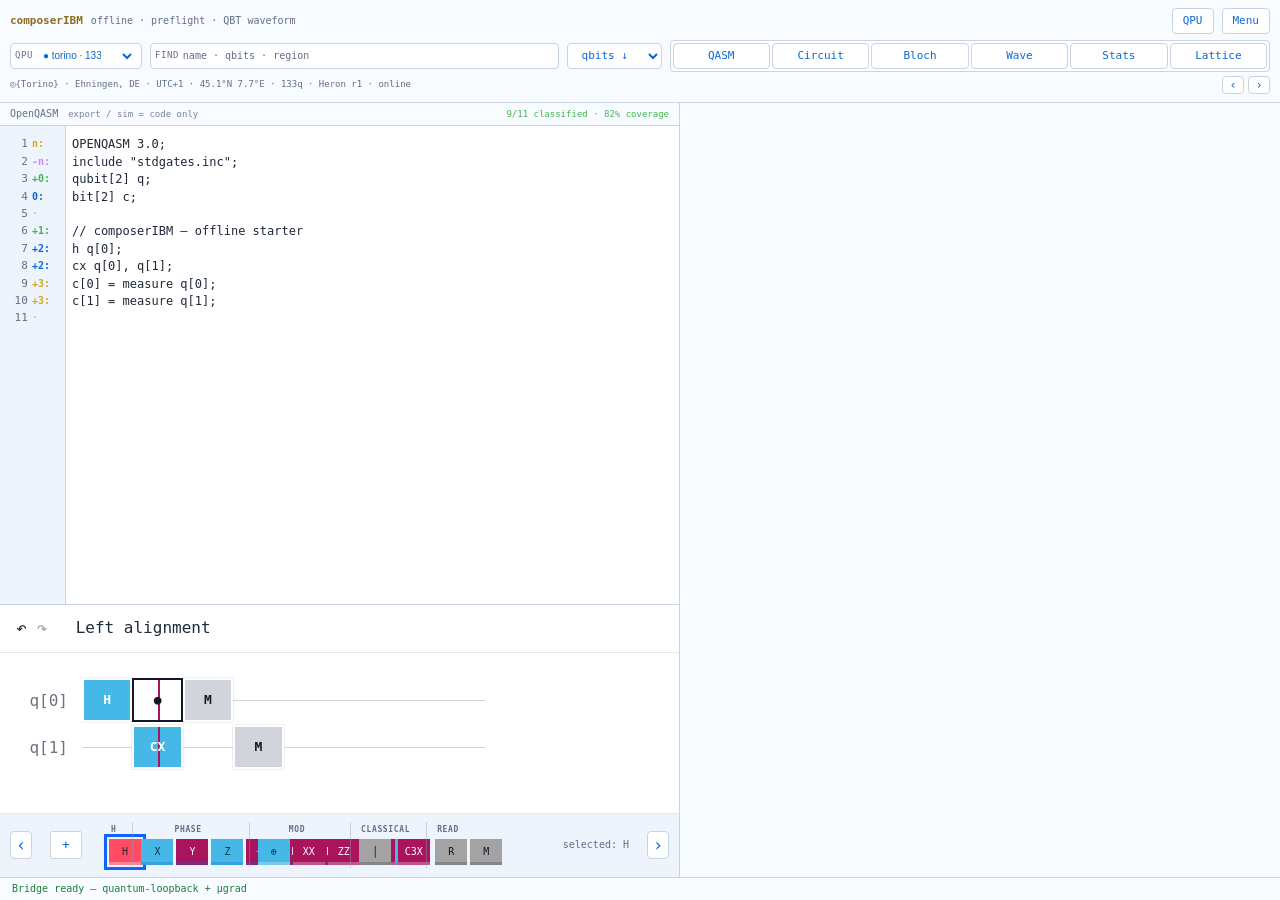
==== index.html @ fbefdcea "up" ====
<!DOCTYPE html>
<html lang="en" data-theme="light">
<head>
<meta charset="UTF-8">
<meta name="viewport" content="width=device-width,initial-scale=1">
<title>composerIBM — offline Quantum Composer</title>
<link rel="stylesheet" href="styles/composer.css?v=38">
<style>.g-line{display:block}.g-n{color:#5c6778}.g-s{color:#bc8cff}</style>
</head>
<body>
<div id="app" class="show-editor show-circuit">
  <header id="hdr">
    <div class="hdr-brand">
      <span class="title">composerIBM</span>
      <span class="hdr-tagline">offline · preflight · QBT waveform</span>
      <button type="button" id="btn-hdr-target-toggle" class="hdr-target-toggle" title="Collapse QPU controls" aria-expanded="true">QPU</button>
      <label for="hdr-menu-open" class="hdr-menu-btn" aria-label="Open menu">Menu</label>
    </div>
    <input type="checkbox" id="hdr-menu-open" class="hdr-menu-open" aria-hidden="true" tabindex="-1">
    <div class="hdr-target">
      <div class="hdr-target-row">
        <label class="backend-pick" for="backend" title="Preflight QPU target">
          <span class="backend-pick-lbl">QPU</span>
          <select id="backend" class="backend-select" size="1"></select>
        </label>
        <label class="backend-search" for="backend-filter" title="Search by name, qubits, region, chip, vendor, tech, timezone, or codex city">
          <span class="backend-pick-lbl">Find</span>
          <input id="backend-filter" list="backend-filter-options" type="search" placeholder="name · qbits · region">
          <datalist id="backend-filter-options"></datalist>
        </label>
        <select id="backend-sort" class="backend-sort" title="Sort / group backend dropdown">
          <option value="q-desc">qbits ↓</option>
          <option value="timezone">timezone</option>
          <option value="region">region</option>
          <option value="name">name</option>
          <option value="q-asc">qbits ↑</option>
        </select>
        <div class="hdr-viewers" role="toolbar" aria-label="Toggle main sections">
          <button type="button" class="view-tab active" data-section="editor" aria-pressed="true">QASM</button>
          <button type="button" class="view-tab active" data-section="circuit" aria-pressed="true">Circuit</button>
          <button type="button" class="view-tab" data-section="bloch" aria-pressed="false">Bloch</button>
          <button type="button" class="view-tab" data-section="wave" aria-pressed="false">Wave</button>
          <button type="button" class="view-tab" data-section="stats" aria-pressed="false">Stats</button>
          <button type="button" class="view-tab" data-section="lattice" aria-pressed="false" title="Coupling map / QPU lattice">Lattice</button>
        </div>
      </div>
      <div class="backend-detail-row">
        <span id="backend-detail" class="backend-detail" title="Codex slot · hub · TZ · coords"></span>
        <button type="button" id="btn-section-prev" class="section-step" title="Previous section">‹</button>
        <button type="button" id="btn-section-next" class="section-step" title="Next section">›</button>
      </div>
    </div>
    <nav id="hdr-actions" class="hdr-actions" aria-label="Composer actions">
      <button type="button" id="btn-codex-map" title="Quantum Geographic Codex (uvqbit)">Codex</button>
      <button type="button" id="btn-fleet-list" title="Location totals (north→south)">Fleet</button>
      <label class="hdr-shots">shots <input id="shots" type="number" value="1024" min="1" max="100000"></label>
      <button type="button" id="btn-analyze">Analyze</button>
      <button type="button" id="btn-ugrad">Import μgrad</button>
      <button type="button" id="btn-qasm">.qasm</button>
      <button type="button" id="btn-export">Pipeline</button>
      <button type="button" id="btn-sim">Local sim</button>
      <button type="button" id="btn-reset">Reset</button>
      <button type="button" id="btn-gutter">Gutter</button>
      <button type="button" id="btn-bloch" title="Toggle Bloch sphere panel">Bloch</button>
    </nav>
  </header>

  <main id="main">
    <div id="editor-wrap">
      <div id="editor-label">
        <span>OpenQASM</span>
        <span class="editor-label-hint">export / sim = code only</span>
        <span id="qg-coverage" class="qg-coverage"></span>
      </div>
      <div id="editor-stack" class="editor-stack">
        <div id="qg-gutter" class="qg-gutter" aria-hidden="true" title="Quantum gutter — navigation only"></div>
        <textarea id="qasm" spellcheck="false" autocomplete="off" aria-label="OpenQASM source"></textarea>
        <div id="qasm-cards" class="qasm-cards" aria-label="QASM prefix cards"></div>
      </div>
    </div>
    <section id="bloch-section" class="bloch-section" aria-hidden="true">
      <div class="bloch-section-hdr">
        <span>Bloch sphere</span>
        <span class="bloch-section-hint">trajectory from QASM · q[0]</span>
        <span class="spacer"></span>
        <span id="bloch-panel-stats"></span>
        <button type="button" id="btn-bloch-popout" title="Open standalone viewer">Pop out</button>
        <button type="button" id="btn-bloch-lab" title="Full dual lab">Lab</button>
      </div>
      <div class="bloch-section-body">
        <canvas id="cv-bloch-panel" width="800" height="200"></canvas>
        <div id="bloch-panel-drawer" class="bloch-panel-drawer" hidden></div>
      </div>
    </section>
    <section id="lane-wrap"><div id="lane"></div></section>
  </main>

  <aside id="side">
    <section id="stats-panel" class="side-panel">
      <h2>Preflight &amp; stats</h2>
      <div id="stats"></div>
    </section>
    <section id="lattice-panel" class="side-panel">
      <h2>Coupling map · QPU lattice</h2>
      <div id="qpu-lattice" class="qpu-lattice"></div>
    </section>
    <section id="gutter-panel" class="side-panel">
      <h2>QASM gutter</h2>
      <div id="gutter-summary" class="gutter-summary" aria-live="polite"></div>
      <div id="gutter-log"></div>
    </section>
  </aside>

  <aside id="wave">
    <h2>Ballistic waveform (QBT preview)</h2>
    <canvas id="wave-canvas" width="280" height="160"></canvas>
    <div id="wave-controls">
      <label>Mach <input id="mach" type="range" min="0.1" max="5" step="0.1" value="1"></label>
      <label>alt <input id="alt" type="range" min="0" max="3" step="1" value="0"></label>
      <span id="wave-metrics" style="color:#5c6778"></span>
    </div>
  </aside>

  <footer id="log-bar"></footer>
</div>

<script src="js/qasm-gutter.js?v=7"></script>
<script src="js/editor-gutter.js?v=4"></script>
<script src="js/qpu-fleet.js?v=5"></script>
<script src="js/qpu-calibrations.js?v=2"></script>
<script src="js/qpu-lattice.js?v=6"></script>
<script src="js/preflight-lite.js"></script>
<script src="js/waveform-qbt.js"></script>
<script src="js/bloch-math.js"></script>
<script src="js/bloch-dual.js"></script>
<script src="js/bloch-trajectory.js"></script>
<script src="js/bloch-render.js?v=4"></script>
<script src="js/bloch-engine.js?v=2"></script>
<script src="js/bloch-panel.js?v=5"></script>
<script src="js/circuit-composer.js?v=12"></script>
<script src="js/concept-steer.js?v=3"></script>
<script src="js/viewer-tabs.js?v=4"></script>
<script src="js/bridge-ugrad.js?v=2"></script>
<script src="js/composer-core.js?v=8"></script>
</body>
</html>
---- styles/composer.css ----
*{margin:0;padding:0;box-sizing:border-box}
:root{
  --bg:#ffffff;--bg2:#ffffff;--bg3:#f8fbff;--fg:#1f2937;--dim:#607087;
  --border:#2a3544;--accent:#58a6ff;--green:#3fb950;--yellow:#d4a72c;
  --red:#f85149;--purple:#bc8cff;--cyan:#56d4dd;--grid:#1e2836;
  --canvas:#f8fbff;--canvas2:#ffffff;--canvas-border:#c8d4e3;--canvas-fg:#1f2937;--canvas-dim:#607087;
}
html,body{height:100%;background:var(--canvas);color:var(--canvas-fg);font:12px/1.45 'SF Mono','Fira Code',monospace;overflow:hidden}
#app{display:grid;grid-template-rows:auto 1fr auto;grid-template-columns:1fr 320px 280px;height:100vh}
#hdr{
  grid-column:1/-1;
  display:flex;
  flex-direction:column;
  align-items:stretch;
  gap:6px;
  padding:8px 10px;
  background:var(--canvas);
  color:var(--canvas-fg);
  border-bottom:1px solid var(--canvas-border);
  font-size:11px;
}
.hdr-brand{display:flex;align-items:center;gap:8px;width:100%;flex-wrap:wrap;min-width:0}
#hdr .title{color:#8a6d1f;font-weight:600;flex-shrink:0}
.hdr-tagline{flex:1 1 auto;min-width:0;overflow:hidden;text-overflow:ellipsis;color:var(--canvas-dim);font-size:10px;white-space:nowrap}
.hdr-menu-open{position:absolute;opacity:0;width:0;height:0;pointer-events:none}
.hdr-target-toggle,.hdr-menu-btn{
  display:inline-flex;
  align-items:center;
  padding:4px 10px;
  border:1px solid var(--canvas-border);
  border-radius:4px;
  background:var(--canvas2);
  color:#0969da;
  font:inherit;
  cursor:pointer;
  flex-shrink:0;
}
.hdr-target-toggle{margin-left:0}
.hdr-menu-btn{margin-left:0}
.hdr-tagline+.hdr-target-toggle{margin-left:auto}
.hdr-target-collapsed .hdr-target{display:flex}
.hdr-target-collapsed .hdr-target-row{display:none}
.hdr-target-collapsed .backend-detail{display:block}
.hdr-target-collapsed .hdr-target-toggle{color:#0969da;border-color:#0969da;background:#eaf3ff}
.hdr-menu-btn:hover{border-color:#0969da}
.hdr-target{
  display:flex;
  flex-direction:column;
  align-items:stretch;
  gap:4px;
  flex:0 0 auto;
  width:100%;
  min-width:0;
}
.hdr-target-row{
  display:flex;
  align-items:center;
  gap:8px;
  flex-wrap:wrap;
  width:100%;
  min-width:0;
}
.backend-pick{
  display:inline-flex;
  align-items:center;
  gap:4px;
  flex:0 1 auto;
  min-width:0;
  max-width:min(11rem,38vw);
  height:26px;
  padding:0 6px 0 4px;
  background:var(--canvas2);
  border:1px solid var(--canvas-border);
  border-radius:4px;
  cursor:pointer;
}
.backend-search{
  display:inline-flex;
  align-items:center;
  gap:4px;
  order:1;
  flex:1 1 14rem;
  min-width:8rem;
  max-width:none;
  height:26px;
  padding:0 6px 0 4px;
  background:var(--canvas2);
  border:1px solid var(--canvas-border);
  border-radius:4px;
}
.backend-search:focus-within{border-color:#0969da}
.backend-pick-lbl{
  flex-shrink:0;
  font-size:9px;
  color:var(--canvas-dim);
  text-transform:uppercase;
  letter-spacing:.06em;
}
.backend-search input{
  flex:1 1 auto;
  min-width:0;
  height:22px;
  border:none;
  outline:none;
  background:transparent;
  color:var(--canvas-fg);
  font:inherit;
  font-size:10px;
}
.backend-search input::placeholder{color:var(--canvas-dim)}
.backend-sort{
  order:2;
  flex:0 0 auto;
  height:26px;
  min-height:26px;
  max-height:26px;
  padding:0 20px 0 8px;
  font-size:9px;
}
.backend-pick:focus-within{border-color:#0969da}
.backend-select{
  flex:1 1 auto;
  min-width:0;
  max-width:100%;
  height:22px;
  min-height:22px;
  max-height:22px;
  padding:0 18px 0 2px;
  margin:0;
  border:none;
  background:transparent;
  color:#0969da;
  font-size:10px;
  line-height:22px;
  cursor:pointer;
  -webkit-appearance:menulist;
  appearance:menulist;
}
.backend-select:focus{outline:none}
.hdr-viewers{
  display:flex;
  order:4;
  flex:1 1 auto;
  min-width:0;
  gap:2px;
  padding:2px;
  background:var(--canvas2);
  border:1px solid var(--canvas-border);
  border-radius:4px;
}
.view-tab{
  flex:1 1 0;
  min-width:0;
  padding:3px 6px;
  font-size:9px;
  line-height:1.2;
  border:1px solid transparent;
  border-radius:3px;
  background:transparent;
  color:var(--canvas-dim);
  cursor:pointer;
  white-space:nowrap;
}
.view-tab:hover{color:var(--canvas-fg);border-color:#0969da}
.view-tab.active{
  color:#0969da;
  border-color:#0969da;
  background:#eaf3ff;
}
#app:not(.show-editor) #editor-wrap{display:none}
#app:not(.show-circuit) #lane-wrap{display:none}
#app:not(.show-bloch) #bloch-section{display:none!important}
#app:not(.show-wave) #wave{display:none!important}
#app:not(.show-stats):not(.show-lattice):not(.show-gutter) #side{display:none!important}
#app:not(.show-stats) #stats-panel{display:none}
#app:not(.show-lattice) #lattice-panel{display:none}
#app:not(.show-stats):not(.show-gutter) #gutter-panel{display:none}
#app:not(.show-editor).show-circuit #main{grid-template-rows:1fr}
#app:not(.show-editor).show-circuit #lane-wrap{grid-row:1;max-height:none}
#app:not(.show-editor).show-bloch #main.bloch-on{grid-template-rows:1fr minmax(72px,auto)}
#app:not(.show-editor):not(.show-circuit).show-bloch #main.bloch-on{grid-template-rows:1fr}
#app:not(.show-editor):not(.show-circuit).show-bloch #bloch-section{grid-row:1}
.hdr-actions{
  display:none;
  width:100%;
  grid-template-columns:repeat(3,minmax(0,1fr));
  gap:6px;
  min-width:0;
  padding-top:4px;
  border-top:1px solid var(--canvas-border);
  background:#ffffff;
}
#hdr-menu-open:checked~.hdr-actions{display:grid}
#hdr:has(#hdr-menu-open:checked) .hdr-menu-btn{color:#0969da;border-color:#0969da;background:#eaf3ff}
#hdr button,#hdr select:not(.backend-select),.hdr-menu-btn{background:var(--canvas2);border:1px solid var(--canvas-border);color:#0969da;font:inherit;padding:4px 10px;border-radius:4px;cursor:pointer}
#hdr button:hover{border-color:#0969da}
.hdr-shots{display:flex;align-items:center;gap:4px;color:var(--canvas-dim);font-size:10px}
.hdr-shots input{
  width:64px;
  background:var(--canvas2);
  border:1px solid var(--canvas-border);
  color:inherit;
  padding:2px 4px;
  border-radius:4px;
  font:inherit;
}
.backend-detail-row{
  display:flex;
  align-items:center;
  gap:4px;
  min-width:0;
  width:100%;
}
.backend-detail{
  flex:1 1 auto;
  min-width:0;
  overflow:hidden;
  text-overflow:ellipsis;
  white-space:nowrap;
  font-size:9px;
  line-height:1.25;
  color:var(--canvas-dim);
}
.section-step{
  flex:0 0 auto;
  min-width:22px;
  height:18px;
  padding:0 6px!important;
  line-height:16px;
  font-size:12px!important;
}
#btn-codex-map,#btn-fleet-list{font-size:9px;color:#0969da}
#btn-codex-map{color:#8a6d1f}
#main{
  display:grid;
  grid-template-rows:minmax(0,1fr) minmax(80px,auto);
  min-height:0;
  overflow:hidden;
  background:var(--canvas);
  border-right:1px solid var(--canvas-border);
}
#main.bloch-on{
  grid-template-rows:minmax(6rem,1fr) minmax(0,auto) minmax(72px,auto);
}
#editor-wrap{
  grid-row:1;
  min-height:0;
  overflow:hidden;
  display:flex;
  flex-direction:column;
}
#editor-label{
  flex:0 0 auto;
  display:flex;
  align-items:center;
  gap:10px;
  padding:4px 10px;
  font-size:10px;
  color:var(--canvas-dim);
  background:var(--canvas);
  border-bottom:1px solid var(--canvas-border);
}
.editor-label-hint{font-size:9px;color:var(--canvas-dim);opacity:0.85}
.qg-coverage{margin-left:auto;font-size:9px;color:var(--canvas-dim)}
.qg-coverage.qg-cov-ok{color:var(--green)}
.editor-stack{
  flex:1 1 0;
  min-height:0;
  display:flex;
  overflow:hidden;
  gap:0;
  background:#ffffff;
}
#qasm-cards{display:none}
.qg-gutter{
  flex:0 0 auto;
  width:5.5rem;
  overflow:auto;
  overflow-x:hidden;
  padding:10px 4px 10px 8px;
  background:#eef4fb;
  border-right:1px solid var(--canvas-border);
  font:inherit;
  line-height:1.45;
  font-size:12px;
  user-select:none;
  cursor:pointer;
  scrollbar-width:none;
}
.qg-gutter::-webkit-scrollbar{display:none}
.qg-row{
  display:flex;
  align-items:baseline;
  gap:4px;
  height:calc(1em * 1.45);
  white-space:pre;
}
.qg-row.is-active{background:rgba(9,105,218,.10);border-left:2px solid #0969da;margin-left:-2px}
.qg-n{color:var(--canvas-dim);min-width:1.6rem;text-align:right;font-size:11px}
.qg-p{min-width:1.75rem;font-weight:600;font-size:10px}
.qg-shebang,.qg-measure{color:var(--yellow)}
.qg-comment,.qg-qubit{color:var(--green)}
.qg-include,.qg-reset{color:var(--purple)}
.qg-bit,.qg-gate{color:#0969da}
.qg-barrier{color:var(--canvas-fg)}
.qg-control{color:var(--red)}
.qg-misc{color:var(--orange);opacity:0.7}
.qg-blank{color:var(--canvas-dim);opacity:0.35}
#qasm{
  flex:1 1 0;
  min-height:0;
  min-width:0;
  width:100%;
  resize:none;
  overflow:auto;
  background:var(--canvas2);
  color:var(--canvas-fg);
  border:none;
  padding:10px 8px 10px 6px;
  font:inherit;
  line-height:1.45;
  font-size:12px;
  outline:none;
  tab-size:2;
}
.qasm-cards{
  max-height:clamp(140px,28vh,260px);
  overflow:auto;
  padding:10px;
  border-top:1px solid var(--canvas-border);
  background:#f8fbff;
}
.qasm-gutter-lane{
  margin-bottom:10px;
  border:1px solid #d8e2ef;
  border-radius:8px;
  background:#eef4fb;
  overflow:hidden;
}
.qasm-lane-hd{
  display:flex;
  align-items:baseline;
  justify-content:space-between;
  gap:8px;
  padding:6px 10px;
  border-bottom:1px solid #d8e2ef;
  background:#ffffff;
  color:#607087;
  font-size:9px;
  font-weight:700;
  text-transform:uppercase;
  letter-spacing:.08em;
}
.qasm-lane-hd-meta{font-weight:400;text-transform:none;letter-spacing:0}
.qasm-lane-rows{
  max-height:140px;
  overflow:auto;
  padding:6px 8px;
  font:inherit;
  font-size:11px;
  line-height:1.45;
}
.qasm-lane-row{
  display:flex;
  align-items:baseline;
  gap:4px;
  height:calc(1em * 1.45);
  white-space:pre;
  cursor:pointer;
}
.qasm-lane-row:hover{background:rgba(9,105,218,.08)}
.qasm-lane-blank{opacity:0.35}
.qasm-lane-more{padding:4px 0 2px;color:#5c6778;font-size:9px;text-align:center}
.qasm-card,
#gutter-log .qasm-card{
  width:100%;
  display:grid;
  grid-template-columns:2.8rem minmax(0,1fr) 3.4rem;
  align-items:center;
  gap:10px;
  margin:0 0 8px;
  padding:10px 12px;
  border:1px solid #d8e2ef;
  border-left:4px solid var(--qg-card,#0969da);
  border-radius:8px;
  background:#ffffff;
  color:#1f2937;
  font:inherit;
  text-align:left;
  box-shadow:0 6px 16px rgba(15,23,42,.06);
  cursor:pointer;
}
.qasm-card:hover{
  border-color:#0969da;
  box-shadow:0 8px 20px rgba(9,105,218,.12);
}
.qasm-card-prefix{
  font-size:12px;
  font-weight:800;
  color:var(--qg-card,#0969da);
}
.qasm-card-main{
  min-width:0;
  display:flex;
  flex-direction:column;
  gap:3px;
}
.qasm-card-main strong{
  color:#1f2937;
  font-size:11px;
  line-height:1.15;
}
.qasm-card-main code{
  display:block;
  overflow:hidden;
  text-overflow:ellipsis;
  white-space:nowrap;
  color:#607087;
  font:10px/1.3 'SF Mono','Fira Code',monospace;
}
.qasm-card-meta{
  justify-self:end;
  color:#607087;
  font-size:9px;
  line-height:1.35;
  text-align:right;
  text-transform:uppercase;
}
.qasm-card-empty{
  padding:12px;
  border:1px dashed #c8d4e3;
  border-radius:8px;
  background:#ffffff;
  color:#607087;
}
/* Bloch panel — own grid row; never overlays editor */
.bloch-section{
  display:none;
  grid-row:2;
  flex-direction:column;
  border-top:1px solid var(--canvas-border);
  background:#ffffff;
  min-height:0;
  overflow:hidden;
}
#main.bloch-on .bloch-section{
  display:flex;
  grid-row:2;
}
#main.bloch-on #lane-wrap{grid-row:3}
.bloch-section.open{display:flex}
.bloch-section-hdr{
  flex:0 0 auto;
  display:flex;
  align-items:center;
  gap:8px;
  padding:4px 10px;
  font-size:10px;
  color:var(--canvas-dim);
  background:#ffffff;
  border-bottom:1px solid var(--canvas-border);
}
.bloch-section-hdr .spacer{flex:1}
.bloch-section-hint{color:var(--canvas-dim);font-size:9px}
.bloch-section-hdr button{
  background:var(--canvas2);
  border:1px solid var(--canvas-border);
  color:#0969da;
  font:inherit;
  padding:2px 8px;
  border-radius:3px;
  cursor:pointer;
  font-size:9px;
  flex-shrink:0;
}
.bloch-section-hdr button:hover{border-color:#0969da}
.bloch-section-body{
  flex:0 0 auto;
  display:grid;
  grid-template-columns:minmax(0,1fr);
  min-height:0;
  background:#ffffff;
}
.bloch-section-body:has(.bloch-panel-drawer:not([hidden])){
  grid-template-columns:minmax(0,1fr) minmax(150px,220px);
}
.bloch-panel-drawer{
  min-width:0;
  min-height:0;
  display:flex;
  flex-direction:column;
  align-items:center;
  align-self:stretch;
  gap:6px;
  padding:8px;
  border-left:1px solid var(--canvas-border);
  border-bottom:0;
  background:#f8fbff;
  font-size:9px;
  overflow:auto;
}
.bloch-panel-drawer[hidden]{display:none}
.bloch-drawer-title{
  color:#607087;
  font-weight:700;
  text-transform:uppercase;
  letter-spacing:.08em;
}
.bloch-panel-drawer .spacer{flex:1}
.bloch-drawer-row{display:flex;gap:6px}
.bloch-drawer-row button{flex:1 1 0;width:auto}
.bloch-panel-drawer button{
  width:100%;
  background:#ffffff;
  border:1px solid var(--canvas-border);
  color:#0969da;
  font:inherit;
  padding:2px 8px;
  border-radius:3px;
  cursor:pointer;
}
.bloch-panel-drawer button.active{
  color:#1f2937;
  border-color:#0969da;
  background:#eaf3ff;
}
#cv-bloch-panel{
  width:100%;
  height:clamp(130px,30vh,240px);
  min-height:0;
  max-height:32vh;
  display:block;
  background:#ffffff;
}
#bloch-panel-stats{
  display:flex;
  flex-wrap:wrap;
  gap:6px;
  font-size:9px;
  color:#1a7f37;
  min-width:0;
}
#bloch-panel-stats .b-stat{white-space:nowrap}
#hdr #btn-bloch.active{color:#0969da;border-color:#0969da;background:#eaf3ff}
#lane-wrap{
  grid-row:2;
  min-height:220px;
  max-height:clamp(280px,54vh,560px);
  height:auto;
  border-top:1px solid var(--canvas-border);
  overflow:auto;
  padding:0;
  font-size:13px;
  color:#1f2937;
  white-space:normal;
  background:#ffffff;
}
.cc-shell{
  display:flex;
  flex-direction:column;
  min-height:100%;
  background:#ffffff;
}
.cc-palette{
  order:2;
  flex:0 0 auto;
  display:flex;
  align-items:center;
  gap:18px;
  width:100%;
  padding:6px 10px;
  border-right:0;
  border-top:1px solid #e5e7eb;
  border-bottom:0;
  background:#eef4fb;
  margin-top:auto;
  position:sticky;
  bottom:0;
  z-index:4;
}
.cc-palette-head{
  display:flex;
  align-items:center;
  justify-content:space-between;
  flex:0 0 auto;
  min-width:150px;
  margin-bottom:0;
  color:#1f2937;
  font-size:16px;
}
.cc-palette-icon{font-size:18px;color:#4b5563}
.cc-gates{
  display:flex;
  flex:1 1 auto;
  gap:6px;
  min-width:0;
  overflow-x:auto;
  padding:2px 3px 3px;
  scrollbar-width:thin;
}
.cc-op-group{
  flex:0 0 auto;
  display:flex;
  flex-direction:column;
  align-items:stretch;
  gap:2px;
  padding:2px 6px 3px;
  border:0;
  border-radius:0;
  background:transparent;
}
.cc-op-group + .cc-op-group{
  border-left:1px solid rgba(143,160,182,.42);
  margin-left:2px;
  padding-left:8px;
}
.cc-op-group-label{
  color:#607087;
  font-size:8px;
  font-weight:600;
  text-align:center;
  text-transform:uppercase;
  letter-spacing:.08em;
  padding:0 2px 1px;
}
.cc-op-group-row{
  display:flex;
  align-items:center;
  gap:3px;
}
.cc-scroll{
  flex:0 0 22px;
  height:28px;
  border:1px solid #c8d4e3;
  border-radius:4px;
  background:#ffffff;
  color:#0969da;
  font:inherit;
  font-size:17px;
  line-height:1;
  cursor:pointer;
}
.cc-scroll:hover{border-color:#0969da;background:#eaf3ff}
.cc-op{
  flex:0 0 32px;
  height:26px;
  border:0;
  border-radius:0;
  color:#ffffff;
  font:inherit;
  font-size:10px;
  line-height:1;
  cursor:pointer;
  box-shadow:inset 0 0 0 1px rgba(0,0,0,.05);
}
.cc-group-hadamard{box-shadow:inset 0 -3px 0 rgba(255,255,255,.32)}
.cc-group-phase{box-shadow:inset 0 -3px 0 rgba(9,105,218,.28)}
.cc-group-classical,.cc-group-nonunitary{box-shadow:inset 0 -3px 0 rgba(31,41,55,.24)}
.cc-group-modifier{box-shadow:inset 0 -3px 0 rgba(255,255,255,.28)}
.cc-op-hot{background:#ff4b63;color:#1f2937}
.cc-op-blue{background:#45b8e8;color:#05364a}
.cc-op-magenta{background:#a9145c}
.cc-op-gray{background:#a3a3a3;color:#111827}
.cc-op.active{
  outline:3px solid #0f62fe;
  outline-offset:2px;
}
.cc-workspace{
  order:1;
  flex:1 1 auto;
  width:100%;
  min-width:0;
  display:flex;
  flex-direction:column;
  background:#ffffff;
}
.cc-toolbar{
  position:sticky;
  top:0;
  z-index:3;
  display:flex;
  align-items:center;
  gap:10px;
  min-height:48px;
  padding:8px 16px;
  background:#ffffff;
  border-bottom:1px solid #e5e7eb;
}
.cc-tool{
  border:0;
  background:#ffffff;
  color:#1f2937;
  font:inherit;
  font-size:18px;
  cursor:pointer;
}
.cc-tool.muted{color:#9ca3af}
.cc-align{
  min-width:150px;
  margin-left:18px;
  color:#1f2937;
  font-size:16px;
}
.cc-spacer{flex:1}
.cc-add-q{
  flex:0 0 32px;
  height:28px;
  background:#ffffff;
  border:1px solid #d1d5db;
  border-radius:2px;
  padding:0;
  color:#0969da;
  font:inherit;
  font-size:13px;
  cursor:pointer;
}
.cc-run{
  align-self:stretch;
  display:flex;
  align-items:center;
  margin:-8px -16px -8px 0;
  padding:0 18px;
  background:#0f62fe;
  color:#ffffff;
  font-size:14px;
}
.cc-hint{
  flex:0 0 auto;
  align-self:center;
  color:#607087;
  font-size:10px;
  max-width:7.5rem;
  overflow:hidden;
  text-overflow:ellipsis;
  white-space:nowrap;
}
.cc-grid-wrap{
  flex:1 1 auto;
  overflow:auto;
  padding:24px 28px;
  background:#ffffff;
}
.cc-grid{
  display:grid;
  gap:0;
  align-items:center;
  min-width:620px;
  width:max-content;
  padding-bottom:18px;
}
.cc-label{
  position:sticky;
  left:0;
  z-index:2;
  color:#6b7280;
  background:#ffffff;
  padding:12px 14px 12px 0;
  text-align:right;
  font-size:16px;
}
.cc-cell{
  position:relative;
  min-height:44px;
  border:0;
  border-top:1px solid transparent;
  border-bottom:1px solid transparent;
  background:transparent;
  color:transparent;
  font:inherit;
  cursor:pointer;
}
.cc-cell::before{
  content:'';
  position:absolute;
  left:0;
  right:0;
  top:50%;
  border-top:1px solid #d1d5db;
  z-index:0;
}
.cc-cell{z-index:1}
.cc-cell:hover{background:#eef6ff;color:#0969da}
.cc-cell.gate,.cc-cell.measure,.cc-cell.control{
  font-weight:700;
  border:2px solid #ffffff;
  border-radius:2px;
  box-shadow:0 0 0 1px rgba(0,0,0,.06);
}
.cc-cell.gate{
  color:#ffffff;
  background:#45b8e8;
}
.cc-cell.gate::before,.cc-cell.measure::before,.cc-cell.control::before{display:none}
.cc-cell.g-rx,.cc-cell.g-ry,.cc-cell.g-rxx,.cc-cell.g-rzz,.cc-cell.g-rccx,.cc-cell.g-rc3x,.cc-cell.g-sx,.cc-cell.g-y{
  background:#a9145c;
  color:#ffffff;
}
.cc-cell.control{
  color:#111827;
  background:#ffffff;
  border-color:#111827;
  border-radius:50%;
  box-shadow:none;
}
.cc-cell.multi{border-radius:0}
.cc-cell.bridge::after,.cc-cell.multi::after{
  content:'';
  position:absolute;
  top:0;
  bottom:0;
  left:50%;
  border-left:2px solid #a9145c;
  z-index:-1;
}
.cc-cell.measure{color:#111827;background:#d1d5db;border-color:#ffffff}
.cc-more{padding:0 10px 8px;color:#607087;font-size:9px}
#side{display:flex;grid-column:2;grid-row:2;flex-direction:column;min-height:0;overflow:hidden;border-right:1px solid var(--canvas-border);background:var(--canvas)}
#app.show-stats.show-lattice:not(.show-wave) #side{grid-column:2 / 4;border-right:none}
#app.show-stats.show-lattice #side{
  display:grid;
  grid-template-columns:minmax(0,1.6fr) minmax(0,1fr);
  grid-template-rows:minmax(0,1fr) auto;
  grid-template-areas:"lattice stats" "gutter gutter";
}
#app.show-stats.show-lattice #lattice-panel{grid-area:lattice;border-right:1px solid var(--canvas-border)}
#app.show-stats.show-lattice #stats-panel{grid-area:stats;min-height:0;overflow:hidden}
#app.show-stats.show-lattice #gutter-panel{grid-area:gutter;border-top:1px solid var(--canvas-border)}
#side h2,#wave h2{font-size:10px;color:var(--canvas-dim);text-transform:uppercase;letter-spacing:.08em;padding:8px 10px;border-bottom:1px solid var(--canvas-border);background:var(--canvas)}
#stats{padding:8px 10px;font-size:10px;overflow-y:auto;overflow-x:hidden;flex:1;background:var(--canvas2);color:var(--canvas-fg)}
#stats .row{display:flex;justify-content:space-between;align-items:baseline;gap:6px;padding:2px 0;min-width:0}
#stats .k{color:var(--canvas-dim);flex:0 0 auto;white-space:nowrap}
#stats .v{color:#1a7f37;flex:1 1 auto;min-width:0;text-align:right;overflow:hidden;text-overflow:ellipsis;white-space:nowrap;font-variant-numeric:tabular-nums}
#stats .warn .v{color:var(--yellow)}
#stats .bad .v{color:var(--red)}
.gutter-summary{padding:6px 10px;border-bottom:1px solid var(--canvas-border);background:#f8fbff}
.gutter-chips{display:flex;flex-wrap:wrap;gap:4px}
.gutter-chip{display:inline-flex;align-items:baseline;gap:3px;padding:1px 6px;border:1px solid #d8e2ef;border-radius:999px;background:#ffffff;font-size:9px;color:#1f2937;line-height:1.4}
.gutter-chip i{font-style:normal;font-weight:700;color:#0969da;font-size:9px}
.gutter-chip.qg-shebang i{color:var(--yellow)}
.gutter-chip.qg-comment i,.gutter-chip.qg-qubit i{color:var(--green)}
.gutter-chip.qg-include i,.gutter-chip.qg-reset i{color:var(--purple)}
.gutter-chip.qg-bit i,.gutter-chip.qg-gate i{color:#0969da}
.gutter-chip.qg-barrier i{color:#1f2937}
.gutter-chip.qg-control i{color:var(--red)}
.gutter-chip.qg-misc i{color:var(--orange)}
.gutter-chip-empty{color:#a3a3a3;font-style:italic;font-size:9px}
.gutter-chip-meta{margin-top:4px;color:#5c6778;font-size:9px}
.gutter-sort{display:inline-flex;gap:0;margin-top:6px;border:1px solid #d8e2ef;border-radius:6px;overflow:hidden}
.gutter-sort-btn{border:0;background:#ffffff;color:#5c6778;font:inherit;font-size:9px;padding:3px 10px;cursor:pointer}
.gutter-sort-btn + .gutter-sort-btn{border-left:1px solid #d8e2ef}
.gutter-sort-btn:hover{background:#eaf3ff;color:#0969da}
.gutter-sort-btn.active{background:#0969da;color:#ffffff}
.qasm-card-group{
  margin:6px 0;
  border:1px solid #d8e2ef;
  border-left:4px solid var(--qg-card,#0969da);
  border-radius:8px;
  background:#ffffff;
  box-shadow:0 2px 8px rgba(15,23,42,.04);
}
.qasm-card-group[open]{box-shadow:0 4px 12px rgba(15,23,42,.06)}
.qasm-card-group-hd{
  display:flex;
  align-items:center;
  gap:8px;
  padding:6px 10px;
  list-style:none;
  cursor:pointer;
  user-select:none;
}
.qasm-card-group-hd::-webkit-details-marker{display:none}
.qasm-card-group-hd::marker{content:""}
.qasm-card-group-hd::before{
  content:"▾";
  display:inline-block;
  width:10px;
  color:#607087;
  font-size:9px;
  transform:rotate(-90deg);
  transition:transform .12s ease;
}
.qasm-card-group[open] > .qasm-card-group-hd::before{transform:rotate(0deg)}
.qasm-card-group-prefix{
  font-weight:700;
  font-size:10px;
  min-width:1.8rem;
  text-align:center;
}
.qasm-card-group-hd strong{flex:1;color:#1f2937;font-size:11px;min-width:0;overflow:hidden;text-overflow:ellipsis;white-space:nowrap}
.qasm-card-group-meta{color:#5c6778;font-size:9px;flex:0 0 auto}
.qasm-card-group-body{padding:0 8px 8px;display:flex;flex-direction:column;gap:6px}
.qasm-card-group-body .qasm-card{margin:0;box-shadow:none;border:1px solid #e5ecf5}
.qasm-card-group-more{font-size:9px;color:#5c6778;text-align:center;padding:2px 0}
.side-panel{display:flex;flex-direction:column;min-height:0}
#stats-panel{flex:1 1 auto;min-height:0;overflow:hidden}
#lattice-panel{flex:0 0 auto}
#gutter-panel{flex:0 1 auto;min-height:0;overflow:hidden}
#app.show-lattice:not(.show-stats):not(.show-gutter) #lattice-panel{flex:1 1 auto;min-height:0;overflow:hidden}
#app.show-lattice:not(.show-stats):not(.show-gutter) #qpu-lattice{flex:1 1 auto;min-height:0;overflow:auto}
.qpu-lattice{
  margin:8px 10px 10px;
  padding:8px;
  border:1px solid #d8e2ef;
  border-radius:10px;
  background:#ffffff;
  box-shadow:0 6px 16px rgba(15,23,42,.05);
}
.lat-cal{
  margin:-2px 0 8px;
  padding:6px 8px;
  border:1px solid #d8e2ef;
  border-radius:8px;
  background:linear-gradient(180deg,#f8fbff,#eef4fb);
  color:#1f2937;
  font-size:9px;
}
.lat-cal-row{
  display:flex;
  align-items:center;
  gap:6px;
  flex-wrap:wrap;
}
.lat-cal-dot{
  width:7px;
  height:7px;
  border-radius:50%;
  background:#1a7f37;
  box-shadow:0 0 0 2px rgba(26,127,55,.15);
  flex:0 0 auto;
}
.lat-cal-label{
  color:#607087;
  font-size:8px;
  text-transform:uppercase;
  letter-spacing:.08em;
}
.lat-cal-backend{font-weight:700;color:#0969da;font-size:10px}
.lat-cal-vendor{color:#607087}
.lat-cal-time{margin-left:auto;font-variant-numeric:tabular-nums;color:#1f2937;font-size:9px}
.lat-cal-refresh{
  border:1px solid #c8d4e3;
  background:#ffffff;
  color:#0969da;
  border-radius:4px;
  font:inherit;
  font-size:10px;
  padding:0 6px;
  cursor:pointer;
}
.lat-cal-refresh:hover{border-color:#0969da;background:#eaf3ff}
.lat-cal-stats{
  display:flex;
  flex-wrap:wrap;
  gap:8px 12px;
  margin-top:5px;
  color:#5c6778;
}
.lat-cal-stats strong{color:#1f2937;font-weight:700}
.lat-cal-empty{color:#a3a3a3;font-style:italic}
.lat-cal-actions{
  display:grid;
  grid-template-columns:1fr auto;
  gap:6px;
  margin-top:6px;
  padding-top:6px;
  border-top:1px dashed #d8e2ef;
}
.lat-cal-load{
  padding:4px 10px;
  border:1px solid #0969da;
  border-radius:6px;
  background:#0969da;
  color:#ffffff;
  font:inherit;
  font-size:10px;
  font-weight:600;
  cursor:pointer;
  text-align:center;
}
.lat-cal-load:hover{background:#0855b3;border-color:#0855b3}
.lat-cal-load-min,
.lat-cal-load-copy{
  background:#ffffff;
  color:#0969da;
}
.lat-cal-load-min:hover,
.lat-cal-load-copy:hover{background:#eaf3ff}
.lat-cal-load-clear{
  background:#ffffff;
  color:#8c6b3a;
  border-color:#d6c7a8;
}
.lat-cal-load-clear:hover{background:#fbf3e2;border-color:#b08a4c;color:#6f5325}
.lat-line-err{
  border-top:2px solid;
  border-image:linear-gradient(90deg,#9fd9b4,#f59e0b,#cf222e) 1;
}
.lat-head{
  display:flex;
  align-items:baseline;
  justify-content:space-between;
  gap:8px;
  margin-bottom:6px;
  color:#607087;
  font-size:9px;
  text-transform:uppercase;
  letter-spacing:.06em;
}
.lat-head strong{
  min-width:0;
  overflow:hidden;
  text-overflow:ellipsis;
  white-space:nowrap;
  color:#1f2937;
  font-weight:700;
  text-transform:none;
  letter-spacing:0;
}
.lat-canvas{
  display:block;
  width:100%;
  height:180px;
  border:1px solid #eef2f7;
  border-radius:8px;
  background:#ffffff;
}
.lat-legend{
  display:flex;
  flex-wrap:wrap;
  gap:8px;
  margin-top:6px;
  color:#607087;
  font-size:9px;
}
.lat-legend span{display:inline-flex;align-items:center;gap:4px}
.lat-dot{
  width:8px;
  height:8px;
  border-radius:50%;
  border:1px solid #c8d4e3;
  background:#f3f6fa;
}
.lat-dot.online{border-color:#0969da;background:#45b8e8}
.lat-line{
  width:16px;
  border-top:2px solid #a9145c;
}
#gutter-log{flex:0 1 260px;min-height:96px;max-height:260px;overflow-y:auto;padding:8px 10px;font-size:9px;color:var(--canvas-dim);border-top:1px solid var(--canvas-border);background:#f8fbff}
#wave{display:flex;flex-direction:column;min-height:0;background:var(--canvas)}
#wave canvas{flex:1;min-height:120px;width:100%;background:var(--canvas2)}
#wave-controls{padding:8px 10px;display:flex;flex-wrap:wrap;gap:6px;align-items:center;font-size:10px;border-top:1px solid var(--canvas-border);background:var(--canvas)}
#wave-controls label{display:flex;align-items:center;gap:4px;color:var(--canvas-dim)}
#wave-controls input[type=range]{width:80px}
#log-bar{grid-column:1/-1;max-height:72px;overflow-y:auto;padding:4px 12px;font-size:10px;border-top:1px solid var(--canvas-border);background:var(--canvas);color:var(--canvas-fg)}
#log-bar .ln{min-height:1.3em}
#log-bar .ok{color:#1a7f37}#log-bar .err{color:#cf222e}#log-bar .info{color:var(--canvas-dim)}
.verdict-go{color:var(--green)}.verdict-warn{color:var(--yellow)}.verdict-abort{color:var(--red)}
#app.show-stats:not(.show-editor):not(.show-circuit):not(.show-bloch):not(.show-wave) #side{
  grid-column:1/-1;
  grid-row:2;
  min-height:0;
  max-height:none;
  border-right:none;
  border-top:0;
}
#app.show-stats:not(.show-editor):not(.show-circuit):not(.show-bloch):not(.show-wave) #stats{
  flex:1 1 auto;
  min-height:0;
}
#app.show-stats:not(.show-editor):not(.show-circuit):not(.show-bloch):not(.show-wave) #gutter-log{
  flex:0 1 34vh;
  max-height:none;
}
@media(max-width:900px){
  #main{grid-column:1;grid-row:2}
  #app:not(.show-editor):not(.show-circuit):not(.show-bloch) #main{display:none}
  #app.show-stats #side{display:flex;grid-column:1;grid-row:3;min-height:0;max-height:30vh;border-right:none;border-top:1px solid var(--canvas-border)}
  #app.show-wave #wave{display:flex;grid-column:1;grid-row:4;min-height:0;max-height:30vh;border-right:none;border-top:1px solid var(--canvas-border)}
  .qasm-cards{display:none}
  #log-bar{grid-row:5}
}
@media(max-width:768px){
  .backend-pick{max-width:min(9rem,32vw)}
  .backend-detail{white-space:nowrap}
  .hdr-actions button,.hdr-actions label.hdr-shots{
    width:100%;
    justify-content:center;
    text-align:center;
  }
  .hdr-shots{flex-direction:column;gap:2px;padding:4px 0}
  .hdr-shots input{width:100%;max-width:8rem}
}
@media(min-width:769px){
  .hdr-actions button,.hdr-actions label.hdr-shots{
    width:100%;
    justify-content:center;
    text-align:center;
  }
  .hdr-shots input{max-width:8rem}
}
@media(max-width:900px){
  #app{grid-template-columns:1fr;grid-template-rows:auto minmax(0,1fr) auto auto auto}
}
@media(max-height:720px){
  #main.bloch-on{grid-template-rows:minmax(5rem,1fr) minmax(0,auto) minmax(56px,auto)}
  #cv-bloch-panel{height:clamp(88px,22vh,140px);max-height:22vh}
  #lane-wrap{max-height:280px;min-height:220px}
}
#app.show-stats:not(.show-editor):not(.show-circuit):not(.show-bloch):not(.show-wave) #side{
  display:flex;
}
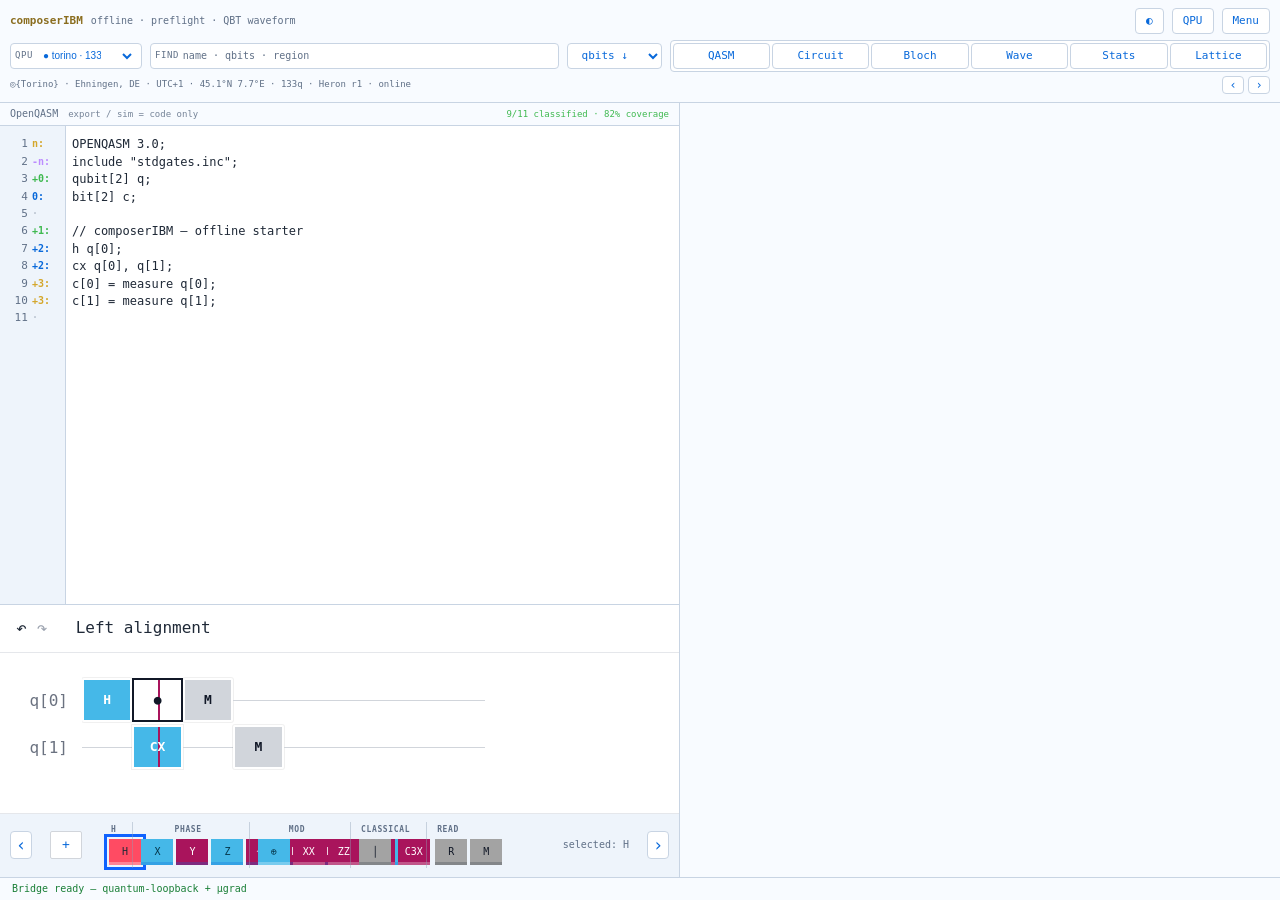
==== commit f1e8a245: "up" ====
--- a/index.html
+++ b/index.html
@@ -13,6 +13,7 @@
     <div class="hdr-brand">
       <span class="title">composerIBM</span>
       <span class="hdr-tagline">offline · preflight · QBT waveform</span>
+      <button type="button" id="btn-theme-toggle" class="hdr-target-toggle" title="Toggle light/dark (tokens)" aria-label="Toggle theme">◐</button>
       <button type="button" id="btn-hdr-target-toggle" class="hdr-target-toggle" title="Collapse QPU controls" aria-expanded="true">QPU</button>
       <label for="hdr-menu-open" class="hdr-menu-btn" aria-label="Open menu">Menu</label>
     </div>
@@ -99,6 +100,8 @@
     <section id="stats-panel" class="side-panel">
       <h2>Preflight &amp; stats</h2>
       <div id="stats"></div>
+      <!-- Charts host (Phase 1 — ECharts hybrid or fallback). Toggled via ViewerTabs 'charts' or always visible under stats for now -->
+      <div id="charts-host" style="margin-top:4px;border-top:1px solid var(--canvas-border);padding-top:4px;"></div>
     </section>
     <section id="lattice-panel" class="side-panel">
       <h2>Coupling map · QPU lattice</h2>
@@ -142,5 +145,8 @@
 <script src="js/viewer-tabs.js?v=4"></script>
 <script src="js/bridge-ugrad.js?v=2"></script>
 <script src="js/composer-core.js?v=8"></script>
+<!-- Optional ECharts (Phase 1 charting) — CDN for speed + examples; drop echarts.min.js next to wasm/ for airgap -->
+<!-- <script src="https://cdn.jsdelivr.net/npm/echarts@5/dist/echarts.min.js"></script> -->
+<script src="js/charts-echarts.js?v=1"></script>
 </body>
 </html>
--- a/styles/composer.css
+++ b/styles/composer.css
@@ -4,6 +4,30 @@
   --border:#2a3544;--accent:#58a6ff;--green:#3fb950;--yellow:#d4a72c;
   --red:#f85149;--purple:#bc8cff;--cyan:#56d4dd;--grid:#1e2836;
   --canvas:#f8fbff;--canvas2:#ffffff;--canvas-border:#c8d4e3;--canvas-fg:#1f2937;--canvas-dim:#607087;
+
+  /* Design tokens (Phase 0 — taste/impeccable/AITO foundation) */
+  --space-1:2px;--space-2:4px;--space-3:6px;--space-4:8px;--space-5:10px;--space-6:12px;--space-8:16px;--space-10:20px;--space-12:24px;
+  --type-xs:9px;--type-sm:10px;--type-base:12px;--type-md:13px;--type-lg:14px;--type-xl:16px;
+  --lh-tight:1.25;--lh-normal:1.45;--lh-relaxed:1.6;
+  --motion-fast:0.12s;--motion-med:0.2s;--motion-ease:cubic-bezier(0.2,0,0,1);
+  --radius-sm:3px;--radius-md:4px;--radius-lg:6px;--radius-xl:8px;
+  --color-primary:#0969da;--color-primary-hover:#0855b3;
+  --color-success:#1a7f37;--color-warn:#d4a72c;--color-error:#f85149;
+  --shadow-sm:0 1px 3px rgba(15,23,42,.06);--shadow-md:0 2px 8px rgba(15,23,42,.08);
+}
+
+/* Dark theme (prefers + explicit data-theme) */
+@media (prefers-color-scheme: dark) {
+  :root:not([data-theme="light"]) {
+    --bg:#0d1117;--bg2:#161b22;--bg3:#0a0c10;--fg:#c9d1d9;--dim:#8b949e;
+    --border:#30363d;--accent:#58a6ff;--canvas:#0a0c10;--canvas2:#161b22;--canvas-border:#21262d;--canvas-fg:#c9d1d9;--canvas-dim:#8b949e;
+    --color-primary:#58a6ff;--color-primary-hover:#79b8ff;
+  }
+}
+[data-theme="dark"] {
+  --bg:#0d1117;--bg2:#161b22;--bg3:#0a0c10;--fg:#c9d1d9;--dim:#8b949e;
+  --border:#30363d;--accent:#58a6ff;--canvas:#0a0c10;--canvas2:#161b22;--canvas-border:#21262d;--canvas-fg:#c9d1d9;--canvas-dim:#8b949e;
+  --color-primary:#58a6ff;--color-primary-hover:#79b8ff;
 }
 html,body{height:100%;background:var(--canvas);color:var(--canvas-fg);font:12px/1.45 'SF Mono','Fira Code',monospace;overflow:hidden}
 #app{display:grid;grid-template-rows:auto 1fr auto;grid-template-columns:1fr 320px 280px;height:100vh}
@@ -192,7 +216,7 @@
 }
 #hdr-menu-open:checked~.hdr-actions{display:grid}
 #hdr:has(#hdr-menu-open:checked) .hdr-menu-btn{color:#0969da;border-color:#0969da;background:#eaf3ff}
-#hdr button,#hdr select:not(.backend-select),.hdr-menu-btn{background:var(--canvas2);border:1px solid var(--canvas-border);color:#0969da;font:inherit;padding:4px 10px;border-radius:4px;cursor:pointer}
+#hdr button,#hdr select:not(.backend-select),.hdr-menu-btn{background:var(--canvas2);border:1px solid var(--canvas-border);color:var(--color-primary);font:inherit;padding:var(--space-2) var(--space-5);border-radius:var(--radius-md);cursor:pointer;transition:border-color var(--motion-fast) var(--motion-ease),background var(--motion-fast) var(--motion-ease)}
 #hdr button:hover{border-color:#0969da}
 .hdr-shots{display:flex;align-items:center;gap:4px;color:var(--canvas-dim);font-size:10px}
 .hdr-shots input{
@@ -377,18 +401,19 @@
   display:grid;
   grid-template-columns:2.8rem minmax(0,1fr) 3.4rem;
   align-items:center;
-  gap:10px;
-  margin:0 0 8px;
-  padding:10px 12px;
+  gap:var(--space-5);
+  margin:0 0 var(--space-4);
+  padding:var(--space-5) var(--space-6);
   border:1px solid #d8e2ef;
-  border-left:4px solid var(--qg-card,#0969da);
-  border-radius:8px;
-  background:#ffffff;
-  color:#1f2937;
+  border-left:4px solid var(--qg-card,var(--color-primary));
+  border-radius:var(--radius-xl);
+  background:var(--canvas2);
+  color:var(--canvas-fg);
   font:inherit;
   text-align:left;
-  box-shadow:0 6px 16px rgba(15,23,42,.06);
-  cursor:pointer;
+  box-shadow:var(--shadow-md);
+  cursor:pointer;
+  transition:transform var(--motion-fast) var(--motion-ease),box-shadow var(--motion-fast) var(--motion-ease),border-color var(--motion-fast) var(--motion-ease);
 }
 .qasm-card:hover{
   border-color:#0969da;
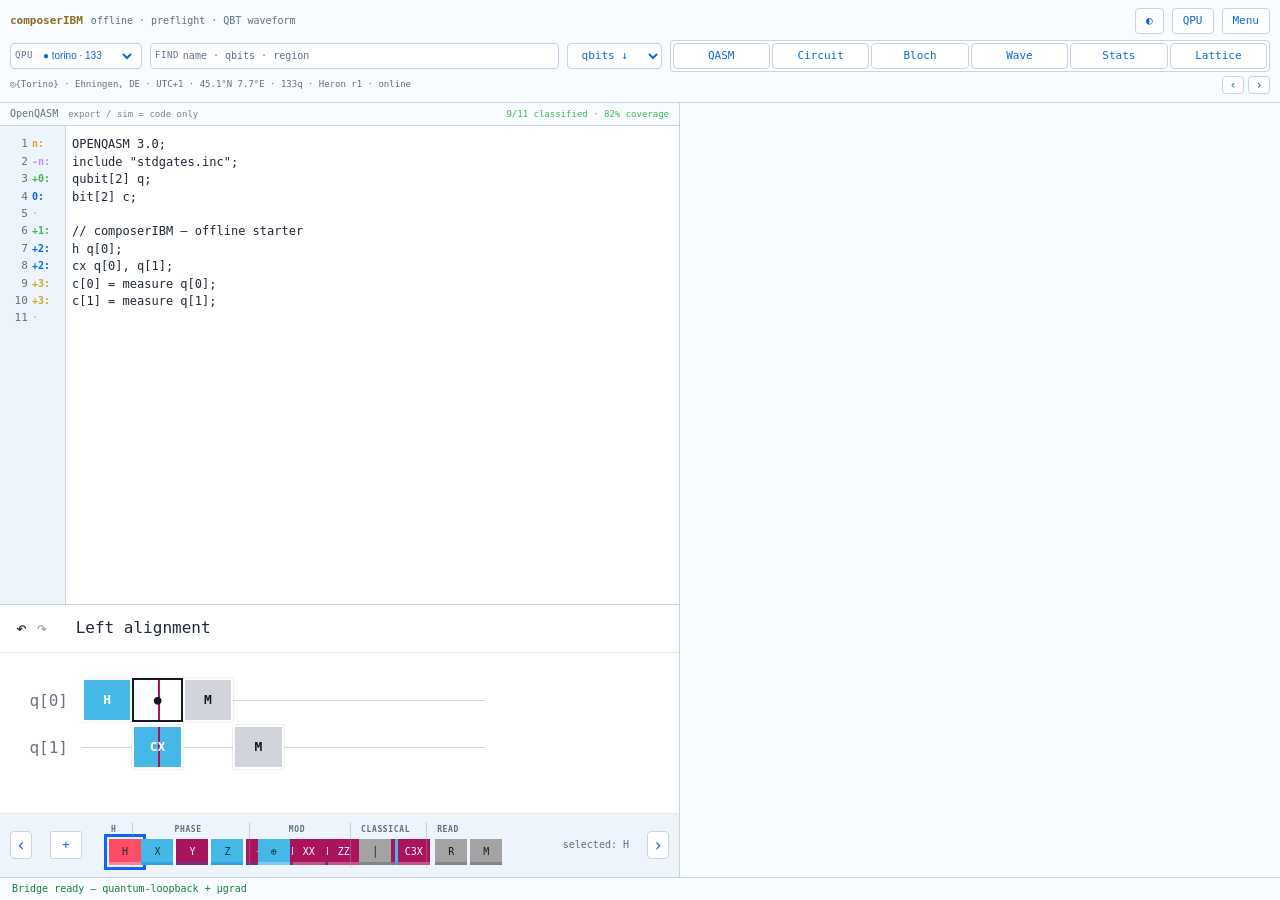
==== commit 1ad3dbe7: "up" ====
--- a/index.html
+++ b/index.html
@@ -53,6 +53,7 @@
     </div>
     <nav id="hdr-actions" class="hdr-actions" aria-label="Composer actions">
       <button type="button" id="btn-codex-map" title="Quantum Geographic Codex (uvqbit)">Codex</button>
+      <button type="button" id="btn-world-lattice" title="Global Quantum Lattice — all systems, hops & estimated latency">World Lattice</button>
       <button type="button" id="btn-fleet-list" title="Location totals (north→south)">Fleet</button>
       <label class="hdr-shots">shots <input id="shots" type="number" value="1024" min="1" max="100000"></label>
       <button type="button" id="btn-analyze">Analyze</button>
@@ -148,5 +149,7 @@
 <!-- Optional ECharts (Phase 1 charting) — CDN for speed + examples; drop echarts.min.js next to wasm/ for airgap -->
 <!-- <script src="https://cdn.jsdelivr.net/npm/echarts@5/dist/echarts.min.js"></script> -->
 <script src="js/charts-echarts.js?v=1"></script>
+<script src="js/precision-cursor.js?v=1"></script>
+<script src="js/global-lattice.js?v=1"></script>
 </body>
 </html>
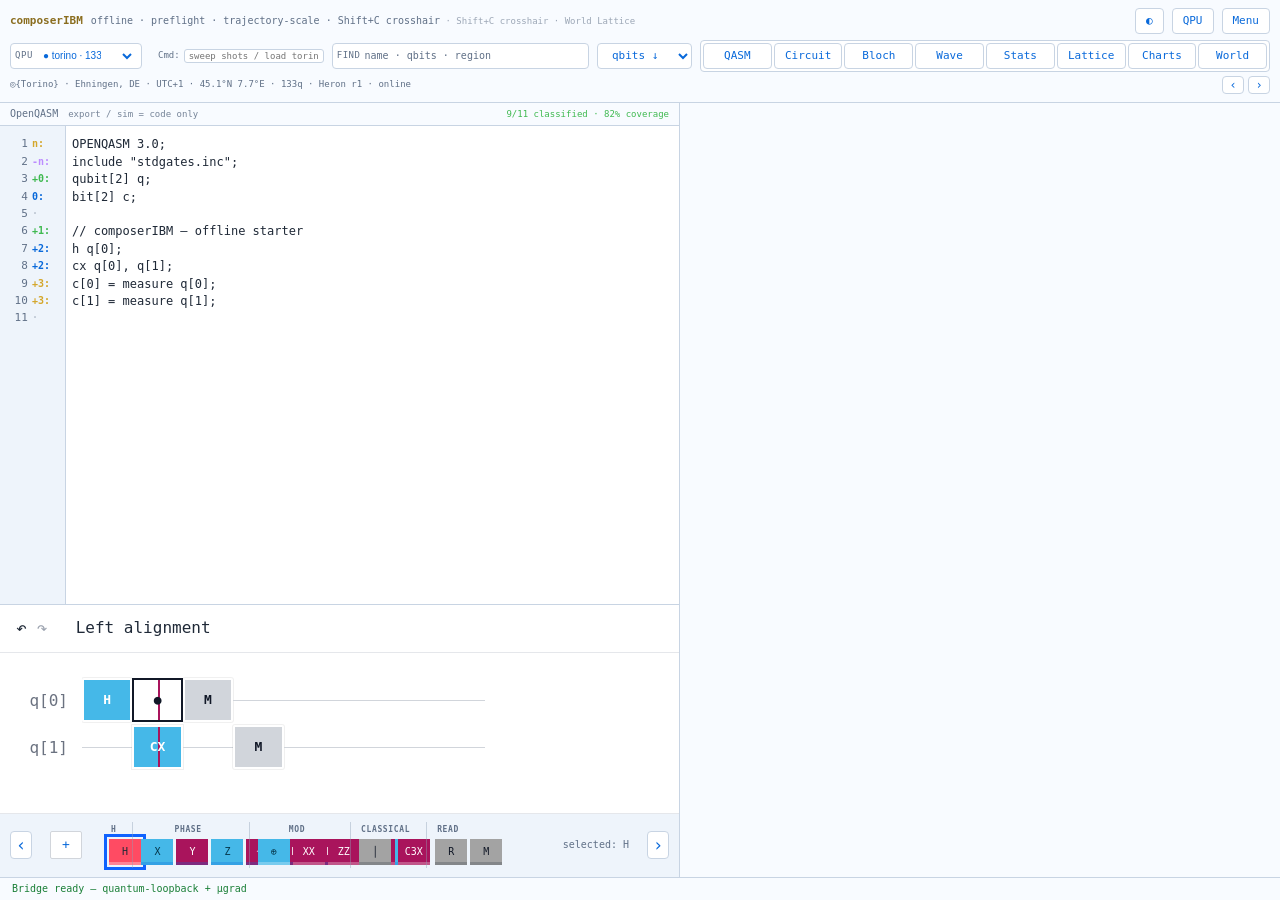
==== commit 30f3bfb5: "up" ====
--- a/index.html
+++ b/index.html
@@ -12,7 +12,7 @@
   <header id="hdr">
     <div class="hdr-brand">
       <span class="title">composerIBM</span>
-      <span class="hdr-tagline">offline · preflight · QBT waveform</span>
+      <span class="hdr-tagline">offline · preflight · trajectory-scale · Shift+C crosshair</span>
       <button type="button" id="btn-theme-toggle" class="hdr-target-toggle" title="Toggle light/dark (tokens)" aria-label="Toggle theme">◐</button>
       <button type="button" id="btn-hdr-target-toggle" class="hdr-target-toggle" title="Collapse QPU controls" aria-expanded="true">QPU</button>
       <label for="hdr-menu-open" class="hdr-menu-btn" aria-label="Open menu">Menu</label>
@@ -43,7 +43,13 @@
           <button type="button" class="view-tab" data-section="wave" aria-pressed="false">Wave</button>
           <button type="button" class="view-tab" data-section="stats" aria-pressed="false">Stats</button>
           <button type="button" class="view-tab" data-section="lattice" aria-pressed="false" title="Coupling map / QPU lattice">Lattice</button>
+          <button type="button" class="view-tab" data-section="charts" aria-pressed="false">Charts</button>
+          <button type="button" class="view-tab" data-section="world" aria-pressed="false" title="Global Quantum Lattice">World</button>
         </div>
+        <div style="font-size:9px; color:#607087; margin-left:8px; white-space:nowrap; display:flex; align-items:center; gap:4px;">
+        <span>Cmd:</span>
+        <input id="cmd-hint" placeholder="sweep shots / load torino / world" style="width:140px; font-size:9px; padding:1px 4px; border:1px solid var(--canvas-border); background:var(--canvas2);">
+      </div>
       </div>
       <div class="backend-detail-row">
         <span id="backend-detail" class="backend-detail" title="Codex slot · hub · TZ · coords"></span>
--- a/styles/composer.css
+++ b/styles/composer.css
@@ -1134,3 +1134,70 @@
 #app.show-stats:not(.show-editor):not(.show-circuit):not(.show-bloch):not(.show-wave) #side{
   display:flex;
 }
+
+/* === Phase 0+1+ slices polish: Global Lattice + Precision Cursor + Design Feel === */
+.global-lattice-panel {
+  position: fixed;
+  inset: 32px 16px 48px;
+  z-index: 1200;
+  background: var(--canvas2);
+  border: 1px solid var(--canvas-border);
+  border-radius: var(--radius-lg);
+  box-shadow: var(--shadow-md);
+  display: flex;
+  flex-direction: column;
+  overflow: hidden;
+  font-size: var(--type-sm);
+}
+
+.global-lattice-header {
+  padding: var(--space-3) var(--space-5);
+  border-bottom: 1px solid var(--canvas-border);
+  display: flex;
+  align-items: center;
+  gap: var(--space-3);
+  background: var(--bg3);
+  font-size: var(--type-sm);
+  color: var(--canvas-fg);
+}
+
+.global-lattice-header strong {
+  color: var(--fg);
+  font-weight: 600;
+}
+
+.global-lattice-body {
+  flex: 1;
+  padding: var(--space-3);
+  background: var(--canvas);
+  overflow: hidden;
+}
+
+.global-lattice-footer {
+  padding: var(--space-2) var(--space-4);
+  font-size: var(--type-xs);
+  color: var(--canvas-dim);
+  border-top: 1px solid var(--canvas-border);
+  background: var(--bg3);
+}
+
+#precision-crosshair {
+  opacity: 0.55;
+  transition: opacity var(--motion-fast) var(--motion-ease);
+}
+
+#precision-crosshair:hover {
+  opacity: 0.75;
+}
+
+/* Better discoverability for new features */
+.hdr-tagline::after {
+  content: " · Shift+C crosshair · World Lattice";
+  opacity: 0.6;
+  font-size: 9px;
+}
+
+#cmd-hint {
+  font-family: inherit;
+  border-radius: var(--radius-sm);
+}
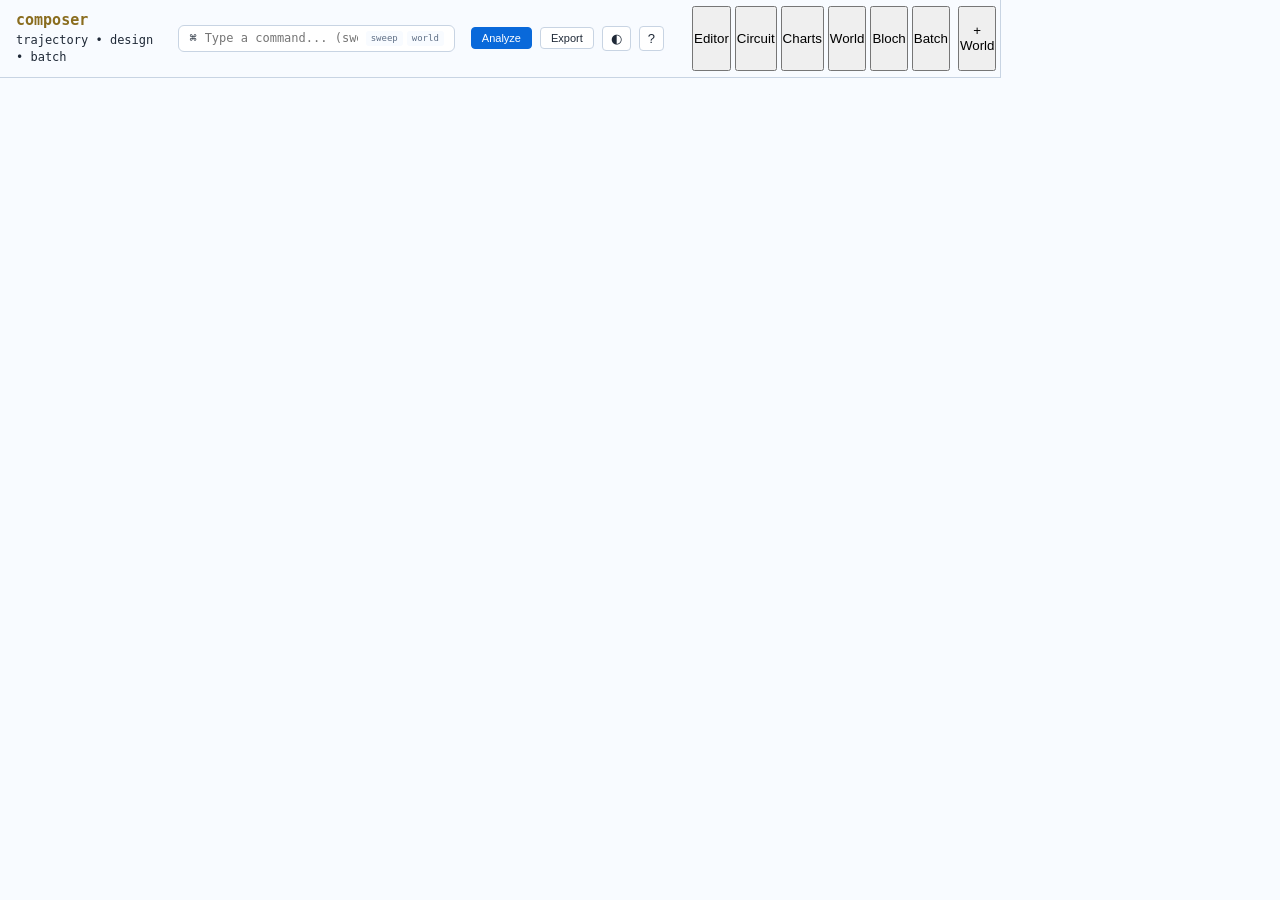
==== commit cc82d339: "up" ====
--- a/index.html
+++ b/index.html
@@ -8,126 +8,109 @@
 <style>.g-line{display:block}.g-n{color:#5c6778}.g-s{color:#bc8cff}</style>
 </head>
 <body>
-<div id="app" class="show-editor show-circuit">
-  <header id="hdr">
-    <div class="hdr-brand">
-      <span class="title">composerIBM</span>
-      <span class="hdr-tagline">offline · preflight · trajectory-scale · Shift+C crosshair</span>
-      <button type="button" id="btn-theme-toggle" class="hdr-target-toggle" title="Toggle light/dark (tokens)" aria-label="Toggle theme">◐</button>
-      <button type="button" id="btn-hdr-target-toggle" class="hdr-target-toggle" title="Collapse QPU controls" aria-expanded="true">QPU</button>
-      <label for="hdr-menu-open" class="hdr-menu-btn" aria-label="Open menu">Menu</label>
+<!-- Completely remade structure: Clean, command-first, surface-oriented, AI-ready design surface -->
+<div id="app" data-active-surface="editor">
+
+  <!-- Premium Header with central Command Bar (AITO / high-end tool feel) -->
+  <header class="app-header">
+    <div class="brand">
+      <span class="title">composer</span>
+      <span class="tag">trajectory • design • batch</span>
     </div>
-    <input type="checkbox" id="hdr-menu-open" class="hdr-menu-open" aria-hidden="true" tabindex="-1">
-    <div class="hdr-target">
-      <div class="hdr-target-row">
-        <label class="backend-pick" for="backend" title="Preflight QPU target">
-          <span class="backend-pick-lbl">QPU</span>
-          <select id="backend" class="backend-select" size="1"></select>
-        </label>
-        <label class="backend-search" for="backend-filter" title="Search by name, qubits, region, chip, vendor, tech, timezone, or codex city">
-          <span class="backend-pick-lbl">Find</span>
-          <input id="backend-filter" list="backend-filter-options" type="search" placeholder="name · qbits · region">
-          <datalist id="backend-filter-options"></datalist>
-        </label>
-        <select id="backend-sort" class="backend-sort" title="Sort / group backend dropdown">
-          <option value="q-desc">qbits ↓</option>
-          <option value="timezone">timezone</option>
-          <option value="region">region</option>
-          <option value="name">name</option>
-          <option value="q-asc">qbits ↑</option>
-        </select>
-        <div class="hdr-viewers" role="toolbar" aria-label="Toggle main sections">
-          <button type="button" class="view-tab active" data-section="editor" aria-pressed="true">QASM</button>
-          <button type="button" class="view-tab active" data-section="circuit" aria-pressed="true">Circuit</button>
-          <button type="button" class="view-tab" data-section="bloch" aria-pressed="false">Bloch</button>
-          <button type="button" class="view-tab" data-section="wave" aria-pressed="false">Wave</button>
-          <button type="button" class="view-tab" data-section="stats" aria-pressed="false">Stats</button>
-          <button type="button" class="view-tab" data-section="lattice" aria-pressed="false" title="Coupling map / QPU lattice">Lattice</button>
-          <button type="button" class="view-tab" data-section="charts" aria-pressed="false">Charts</button>
-          <button type="button" class="view-tab" data-section="world" aria-pressed="false" title="Global Quantum Lattice">World</button>
-        </div>
-        <div style="font-size:9px; color:#607087; margin-left:8px; white-space:nowrap; display:flex; align-items:center; gap:4px;">
-        <span>Cmd:</span>
-        <input id="cmd-hint" placeholder="sweep shots / load torino / world" style="width:140px; font-size:9px; padding:1px 4px; border:1px solid var(--canvas-border); background:var(--canvas2);">
-      </div>
-      </div>
-      <div class="backend-detail-row">
-        <span id="backend-detail" class="backend-detail" title="Codex slot · hub · TZ · coords"></span>
-        <button type="button" id="btn-section-prev" class="section-step" title="Previous section">‹</button>
-        <button type="button" id="btn-section-next" class="section-step" title="Next section">›</button>
+
+    <!-- The heart of grokability: Powerful, always-visible command bar -->
+    <div class="command-bar">
+      <span class="cmd-prefix">⌘</span>
+      <input id="command-input" 
+             type="text" 
+             placeholder="Type a command... (sweep, world, analyze, load torino, help)" 
+             autocomplete="off"
+             spellcheck="false">
+      <div class="cmd-examples">
+        <span class="example" data-cmd="sweep shots">sweep</span>
+        <span class="example" data-cmd="open world">world</span>
       </div>
     </div>
-    <nav id="hdr-actions" class="hdr-actions" aria-label="Composer actions">
-      <button type="button" id="btn-codex-map" title="Quantum Geographic Codex (uvqbit)">Codex</button>
-      <button type="button" id="btn-world-lattice" title="Global Quantum Lattice — all systems, hops & estimated latency">World Lattice</button>
-      <button type="button" id="btn-fleet-list" title="Location totals (north→south)">Fleet</button>
-      <label class="hdr-shots">shots <input id="shots" type="number" value="1024" min="1" max="100000"></label>
-      <button type="button" id="btn-analyze">Analyze</button>
-      <button type="button" id="btn-ugrad">Import μgrad</button>
-      <button type="button" id="btn-qasm">.qasm</button>
-      <button type="button" id="btn-export">Pipeline</button>
-      <button type="button" id="btn-sim">Local sim</button>
-      <button type="button" id="btn-reset">Reset</button>
-      <button type="button" id="btn-gutter">Gutter</button>
-      <button type="button" id="btn-bloch" title="Toggle Bloch sphere panel">Bloch</button>
-    </nav>
+
+    <div class="header-actions">
+      <button id="btn-analyze" class="btn primary" title="Run preflight analysis">Analyze</button>
+      <button id="btn-export" class="btn" title="Export mission bundle">Export</button>
+      <button id="btn-theme-toggle" class="btn icon" title="Toggle theme">◐</button>
+      <button id="btn-help" class="btn icon" title="Help & shortcuts">?</button>
+    </div>
   </header>
 
-  <main id="main">
-    <div id="editor-wrap">
-      <div id="editor-label">
-        <span>OpenQASM</span>
-        <span class="editor-label-hint">export / sim = code only</span>
-        <span id="qg-coverage" class="qg-coverage"></span>
+  <!-- Surface / Workspace Switcher - clean, prominent, first-class -->
+  <nav class="surface-switcher" role="tablist">
+    <button class="surface-btn active" data-surface="editor" title="QASM Editor + Gutter">Editor</button>
+    <button class="surface-btn" data-surface="circuit" title="Visual Circuit Designer">Circuit</button>
+    <button class="surface-btn" data-surface="charts" title="Live Charts & Analytics">Charts</button>
+    <button class="surface-btn" data-surface="world" title="Global Quantum Lattice + Latency">World</button>
+    <button class="surface-btn" data-surface="bloch" title="Bloch Sphere & Trajectories">Bloch</button>
+    <button class="surface-btn" data-surface="batch" title="Batch Sweeps & Mission Control">Batch</button>
+    <div class="switcher-spacer"></div>
+    <button class="surface-btn secondary" id="btn-world-lattice" title="Open detailed Global Lattice">+ World</button>
+  </nav>
+
+  <!-- Main Workspace: Flexible, modern container for the active surface -->
+  <main class="workspace">
+
+  <!-- Clean workspace with dedicated surface containers -->
+  <div class="workspace">
+    
+    <!-- Editor Surface -->
+    <div id="surface-editor" class="surface active">
+      <div id="editor-wrap">
+        <div id="editor-label">
+          <span>OpenQASM</span>
+          <span class="editor-label-hint">export / sim = code only</span>
+          <span id="qg-coverage" class="qg-coverage"></span>
+        </div>
+        <div id="editor-stack" class="editor-stack">
+          <div id="qg-gutter" class="qg-gutter" aria-hidden="true"></div>
+          <textarea id="qasm" spellcheck="false" autocomplete="off" aria-label="OpenQASM source"></textarea>
+          <div id="qasm-cards" class="qasm-cards"></div>
+        </div>
       </div>
-      <div id="editor-stack" class="editor-stack">
-        <div id="qg-gutter" class="qg-gutter" aria-hidden="true" title="Quantum gutter — navigation only"></div>
-        <textarea id="qasm" spellcheck="false" autocomplete="off" aria-label="OpenQASM source"></textarea>
-        <div id="qasm-cards" class="qasm-cards" aria-label="QASM prefix cards"></div>
-      </div>
+      <div id="lane-wrap"><div id="lane"></div></div>
     </div>
-    <section id="bloch-section" class="bloch-section" aria-hidden="true">
-      <div class="bloch-section-hdr">
-        <span>Bloch sphere</span>
-        <span class="bloch-section-hint">trajectory from QASM · q[0]</span>
-        <span class="spacer"></span>
-        <span id="bloch-panel-stats"></span>
-        <button type="button" id="btn-bloch-popout" title="Open standalone viewer">Pop out</button>
-        <button type="button" id="btn-bloch-lab" title="Full dual lab">Lab</button>
-      </div>
-      <div class="bloch-section-body">
-        <canvas id="cv-bloch-panel" width="800" height="200"></canvas>
-        <div id="bloch-panel-drawer" class="bloch-panel-drawer" hidden></div>
-      </div>
-    </section>
-    <section id="lane-wrap"><div id="lane"></div></section>
-  </main>
 
-  <aside id="side">
-    <section id="stats-panel" class="side-panel">
-      <h2>Preflight &amp; stats</h2>
+    <!-- Other surfaces (JS will show/hide based on .surface-switcher) -->
+    <div id="surface-circuit" class="surface">
+      <div id="lane"></div> <!-- re-used for circuit -->
+    </div>
+
+    <div id="surface-charts" class="surface">
+      <div id="charts-host"></div>
+    </div>
+
+    <div id="surface-world" class="surface">
+      <div id="world-host"></div>
+    </div>
+
+    <div id="surface-bloch" class="surface">
+      <!-- Bloch content will be managed by existing bloch JS or moved -->
+    </div>
+
+    <div id="surface-batch" class="surface">
+      <div id="batch-host"></div>
+    </div>
+
+  </div>
+
+  <!-- Right context sidebar (collapsible) -->
+  <aside id="context-sidebar">
+    <div id="stats-panel">
+      <h3>Preflight</h3>
       <div id="stats"></div>
-      <!-- Charts host (Phase 1 — ECharts hybrid or fallback). Toggled via ViewerTabs 'charts' or always visible under stats for now -->
-      <div id="charts-host" style="margin-top:4px;border-top:1px solid var(--canvas-border);padding-top:4px;"></div>
-    </section>
-    <section id="lattice-panel" class="side-panel">
-      <h2>Coupling map · QPU lattice</h2>
-      <div id="qpu-lattice" class="qpu-lattice"></div>
-    </section>
-    <section id="gutter-panel" class="side-panel">
-      <h2>QASM gutter</h2>
-      <div id="gutter-summary" class="gutter-summary" aria-live="polite"></div>
-      <div id="gutter-log"></div>
-    </section>
-  </aside>
-
-  <aside id="wave">
-    <h2>Ballistic waveform (QBT preview)</h2>
-    <canvas id="wave-canvas" width="280" height="160"></canvas>
-    <div id="wave-controls">
-      <label>Mach <input id="mach" type="range" min="0.1" max="5" step="0.1" value="1"></label>
-      <label>alt <input id="alt" type="range" min="0" max="3" step="1" value="0"></label>
-      <span id="wave-metrics" style="color:#5c6778"></span>
+    </div>
+    <div id="lattice-panel">
+      <h3>Lattice</h3>
+      <div id="qpu-lattice"></div>
+    </div>
+    <div id="wave">
+      <h3>Waveform</h3>
+      <canvas id="wave-canvas" width="260" height="100"></canvas>
     </div>
   </aside>
 
--- a/styles/composer.css
+++ b/styles/composer.css
@@ -199,11 +199,16 @@
 #app:not(.show-stats) #stats-panel{display:none}
 #app:not(.show-lattice) #lattice-panel{display:none}
 #app:not(.show-stats):not(.show-gutter) #gutter-panel{display:none}
+#app:not(.show-charts) #charts-host{display:none}
+#app:not(.show-charts) #charts-section{display:none}
+#app.show-charts #charts-section{display:block}
+#app:not(.show-world) #global-lattice-host-in-main{display:none} /* placeholder for future world surface */
 #app:not(.show-editor).show-circuit #main{grid-template-rows:1fr}
 #app:not(.show-editor).show-circuit #lane-wrap{grid-row:1;max-height:none}
 #app:not(.show-editor).show-bloch #main.bloch-on{grid-template-rows:1fr minmax(72px,auto)}
 #app:not(.show-editor):not(.show-circuit).show-bloch #main.bloch-on{grid-template-rows:1fr}
 #app:not(.show-editor):not(.show-circuit).show-bloch #bloch-section{grid-row:1}
+#app.show-charts #charts-section{display:block}
 .hdr-actions{
   display:none;
   width:100%;
@@ -212,7 +217,12 @@
   min-width:0;
   padding-top:4px;
   border-top:1px solid var(--canvas-border);
-  background:#ffffff;
+  background:var(--canvas2);
+}
+.hdr-actions label {
+  grid-column: span 1;
+  font-size: 9px;
+  align-items: center;
 }
 #hdr-menu-open:checked~.hdr-actions{display:grid}
 #hdr:has(#hdr-menu-open:checked) .hdr-menu-btn{color:#0969da;border-color:#0969da;background:#eaf3ff}
@@ -1190,11 +1200,185 @@
   opacity: 0.75;
 }
 
-/* Better discoverability for new features */
-.hdr-tagline::after {
-  content: " · Shift+C crosshair · World Lattice";
-  opacity: 0.6;
+/* =========================================================
+   NEW EVOLVED STRUCTURE (2026 remade for AI-ready feel)
+   Clean, command-first, surface-oriented layout
+   ========================================================= */
+
+/* New Premium Header */
+.app-header {
+  display: flex;
+  align-items: center;
+  gap: 16px;
+  padding: 10px 16px;
+  background: var(--canvas);
+  border-bottom: 1px solid var(--canvas-border);
+  flex-shrink: 0;
+}
+
+.brand .title {
+  font-size: 15px;
+  font-weight: 600;
+  color: #8a6d1f;
+}
+
+.brand .subtitle {
+  font-size: 10px;
+  color: var(--canvas-dim);
+  margin-left: 8px;
+}
+
+.command-bar {
+  flex: 1 1 auto;
+  max-width: 520px;
+  display: flex;
+  align-items: center;
+  background: var(--canvas2);
+  border: 1px solid var(--canvas-border);
+  border-radius: 6px;
+  padding: 4px 10px;
+  gap: 8px;
+}
+
+.command-bar .cmd-icon {
+  color: var(--color-primary);
+  font-size: 14px;
+}
+
+#command-input {
+  flex: 1;
+  background: transparent;
+  border: none;
+  color: var(--canvas-fg);
+  font: inherit;
+  font-size: 12px;
+  outline: none;
+}
+
+.cmd-examples {
+  display: flex;
+  gap: 4px;
+}
+
+.example {
   font-size: 9px;
+  padding: 1px 5px;
+  background: var(--bg3);
+  border-radius: 3px;
+  color: var(--canvas-dim);
+  cursor: pointer;
+}
+
+.example:hover {
+  color: var(--color-primary);
+}
+
+.header-actions {
+  display: flex;
+  align-items: center;
+  gap: 8px;
+}
+
+.btn {
+  background: var(--canvas2);
+  border: 1px solid var(--canvas-border);
+  color: var(--canvas-fg);
+  padding: 4px 10px;
+  border-radius: 4px;
+  font-size: 11px;
+  cursor: pointer;
+}
+
+.btn.primary {
+  background: var(--color-primary);
+  color: white;
+  border-color: var(--color-primary);
+}
+
+.btn.icon {
+  padding: 4px 8px;
+  font-size: 13px;
+}
+
+/* Surface Switcher */
+.surface-switcher {
+  display: flex;
+  gap: 4px;
+  padding: 6px 12px;
+  background: var(--bg3);
+  border-bottom: 1px solid var(--canvas-border);
+  flex-shrink: 0;
+}
+
+.surface-switcher .surface {
+  padding: 4px 12px;
+  font-size: 11px;
+  background: transparent;
+  border: 1px solid transparent;
+  border-radius: 4px;
+  color: var(--canvas-dim);
+  cursor: pointer;
+}
+
+.surface-switcher .surface.active {
+  background: var(--canvas2);
+  color: var(--canvas-fg);
+  border-color: var(--canvas-border);
+}
+
+/* Workspace */
+.workspace {
+  flex: 1;
+  display: flex;
+  overflow: hidden;
+  position: relative;
+}
+
+.surface {
+  display: none;
+  flex: 1;
+  overflow: auto;
+  padding: 12px;
+}
+
+.surface.active {
+  display: block;
+}
+
+/* Context Sidebar */
+#context-sidebar {
+  width: 280px;
+  flex-shrink: 0;
+  border-left: 1px solid var(--canvas-border);
+  background: var(--canvas);
+  overflow: auto;
+  padding: 8px;
+  display: flex;
+  flex-direction: column;
+  gap: 12px;
+}
+
+.sidebar-section h3 {
+  font-size: 10px;
+  color: var(--canvas-dim);
+  margin-bottom: 4px;
+  text-transform: uppercase;
+  letter-spacing: 0.5px;
+}
+
+/* Keep old important containers working inside new surfaces */
+#editor-wrap, #lane-wrap, #charts-host, #bloch-section {
+  height: 100%;
+}
+
+/* Legacy support - hide old complex grid rules for the new structure */
+#app .hdr-brand,
+#app .hdr-target,
+#app .hdr-actions,
+#app #main,
+#app #side,
+#app #wave {
+  /* These are being phased out in the new structure */
 }
 
 #cmd-hint {
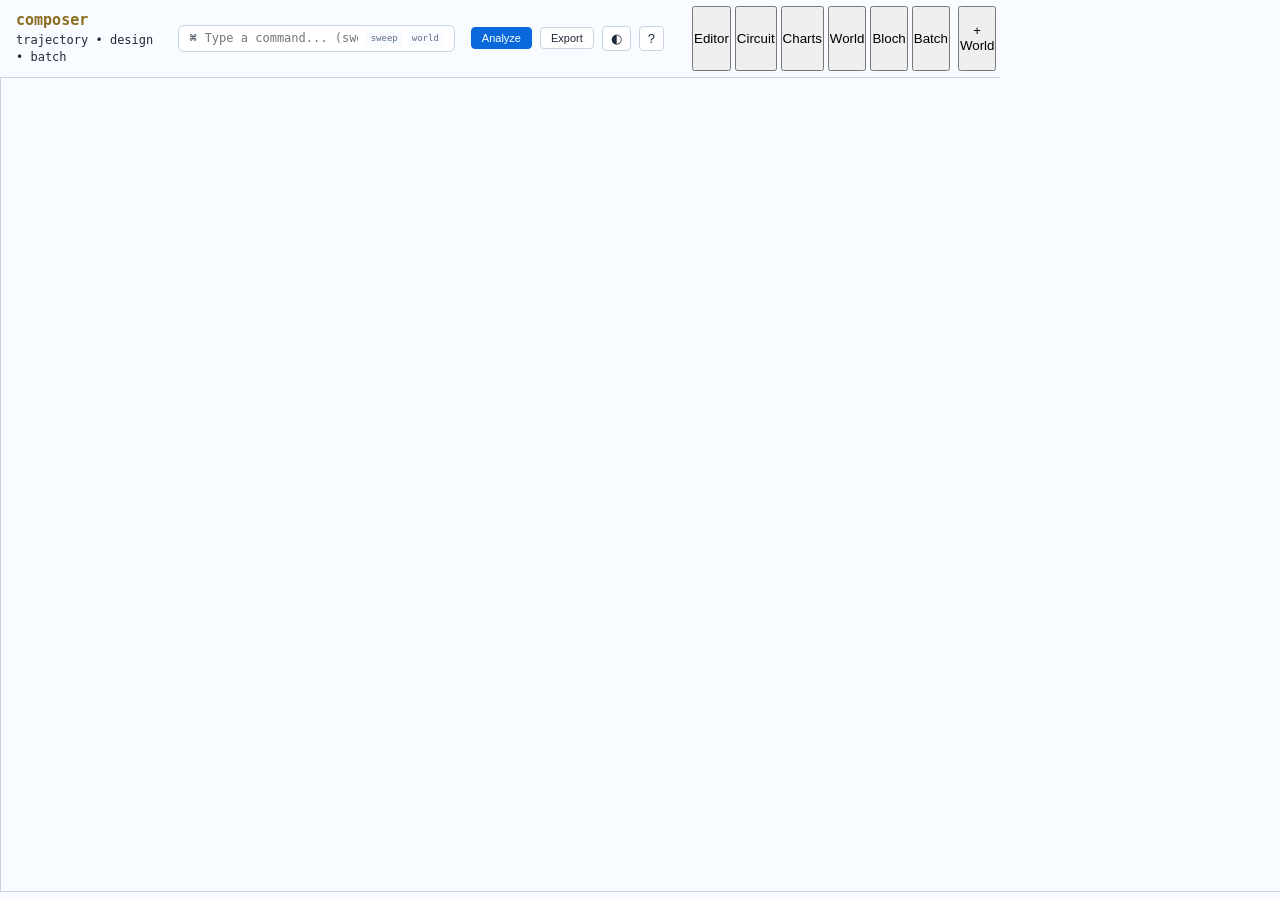
==== commit c8f78481: "up" ====
--- a/index.html
+++ b/index.html
@@ -53,12 +53,9 @@
   </nav>
 
   <!-- Main Workspace: Flexible, modern container for the active surface -->
-  <main class="workspace">
-
-  <!-- Clean workspace with dedicated surface containers -->
   <div class="workspace">
     
-    <!-- Editor Surface -->
+    <!-- Editor Surface (loads first) -->
     <div id="surface-editor" class="surface active">
       <div id="editor-wrap">
         <div id="editor-label">
@@ -75,9 +72,9 @@
       <div id="lane-wrap"><div id="lane"></div></div>
     </div>
 
-    <!-- Other surfaces (JS will show/hide based on .surface-switcher) -->
+    <!-- Other surfaces -->
     <div id="surface-circuit" class="surface">
-      <div id="lane"></div> <!-- re-used for circuit -->
+      <div id="lane"></div>
     </div>
 
     <div id="surface-charts" class="surface">
@@ -88,20 +85,15 @@
       <div id="world-host"></div>
     </div>
 
-    <div id="surface-bloch" class="surface">
-      <!-- Bloch content will be managed by existing bloch JS or moved -->
-    </div>
-
-    <div id="surface-batch" class="surface">
-      <div id="batch-host"></div>
-    </div>
+    <div id="surface-bloch" class="surface"></div>
+    <div id="surface-batch" class="surface"></div>
 
   </div>
 
-  <!-- Right context sidebar (collapsible) -->
+  <!-- Context Sidebar -->
   <aside id="context-sidebar">
     <div id="stats-panel">
-      <h3>Preflight</h3>
+      <h3>Preflight & Stats</h3>
       <div id="stats"></div>
     </div>
     <div id="lattice-panel">
@@ -140,5 +132,124 @@
 <script src="js/charts-echarts.js?v=1"></script>
 <script src="js/precision-cursor.js?v=1"></script>
 <script src="js/global-lattice.js?v=1"></script>
+
+<!-- Minimal bootstrap to make the new structure actually load content -->
+<script>
+(function() {
+  'use strict';
+
+  const DEFAULT_QASM = `OPENQASM 3.0;
+include "stdgates.inc";
+qubit[2] q;
+bit[2] c;
+
+// composer — remade structure
+h q[0];
+cx q[0], q[1];
+c[0] = measure q[0];
+c[1] = measure q[1];
+`;
+
+  function $(id) { return document.getElementById(id); }
+
+  function setActiveSurface(name) {
+    document.querySelectorAll('.surface').forEach(s => s.classList.remove('active'));
+    const target = $('surface-' + name);
+    if (target) target.classList.add('active');
+
+    document.querySelectorAll('.surface-switcher .surface').forEach(b => {
+      b.classList.toggle('active', b.dataset.surface === name);
+    });
+  }
+
+  function initSurfaces() {
+    // Wire surface buttons
+    document.querySelectorAll('.surface-switcher .surface').forEach(btn => {
+      btn.addEventListener('click', () => setActiveSurface(btn.dataset.surface));
+    });
+
+    // Default to editor
+    setActiveSurface('editor');
+  }
+
+  function initEditor() {
+    const ta = $('qasm');
+    if (!ta) return;
+
+    ta.value = DEFAULT_QASM;
+
+    // Basic live refresh
+    let timer;
+    ta.addEventListener('input', () => {
+      clearTimeout(timer);
+      timer = setTimeout(() => {
+        if (window.ComposerCore && window.ComposerCore.refreshAll) {
+          window.ComposerCore.refreshAll();
+        }
+      }, 300);
+    });
+
+    // Initial render attempts (will work if core loads)
+    setTimeout(() => {
+      if (window.ComposerCore && window.ComposerCore.refreshAll) {
+        window.ComposerCore.refreshAll();
+      } else {
+        // Fallback: at least show something in lane if possible
+        const lane = $('lane');
+        if (lane) lane.textContent = 'Editor loaded — full features initializing...';
+      }
+    }, 200);
+  }
+
+  function initCommandBar() {
+    const input = $('command-input');
+    if (!input) return;
+
+    input.addEventListener('keydown', (e) => {
+      if (e.key === 'Enter') {
+        const val = input.value.trim().toLowerCase();
+        if (val.includes('sweep') || val.includes('batch')) {
+          const host = $('surface-batch');
+          if (host) {
+            setActiveSurface('batch');
+            host.innerHTML = '<div style="padding:20px">Batch surface ready. Run a sweep from the command or button.</div>';
+          }
+        } else if (val.includes('world') || val.includes('lattice')) {
+          setActiveSurface('world');
+          if (window.GlobalLattice) {
+            const h = $('world-host');
+            if (h) window.GlobalLattice.init('world-host');
+          }
+        } else if (val.includes('charts')) {
+          setActiveSurface('charts');
+        } else if (val.includes('analyze')) {
+          if (window.ComposerCore && window.ComposerCore.refreshAll) window.ComposerCore.refreshAll();
+        } else {
+          console.log('Command:', val);
+        }
+        input.value = '';
+      }
+    });
+  }
+
+  function bootstrap() {
+    initSurfaces();
+    initEditor();
+    initCommandBar();
+
+    // Make sure editor is visible
+    setTimeout(() => setActiveSurface('editor'), 50);
+
+    console.log('%c[composer] New structure bootstrapped. Editor should be loading.', 'color:#3fb950');
+  }
+
+  if (document.readyState === 'loading') {
+    document.addEventListener('DOMContentLoaded', bootstrap);
+  } else {
+    bootstrap();
+  }
+})();
+</script>
+
 </body>
 </html>
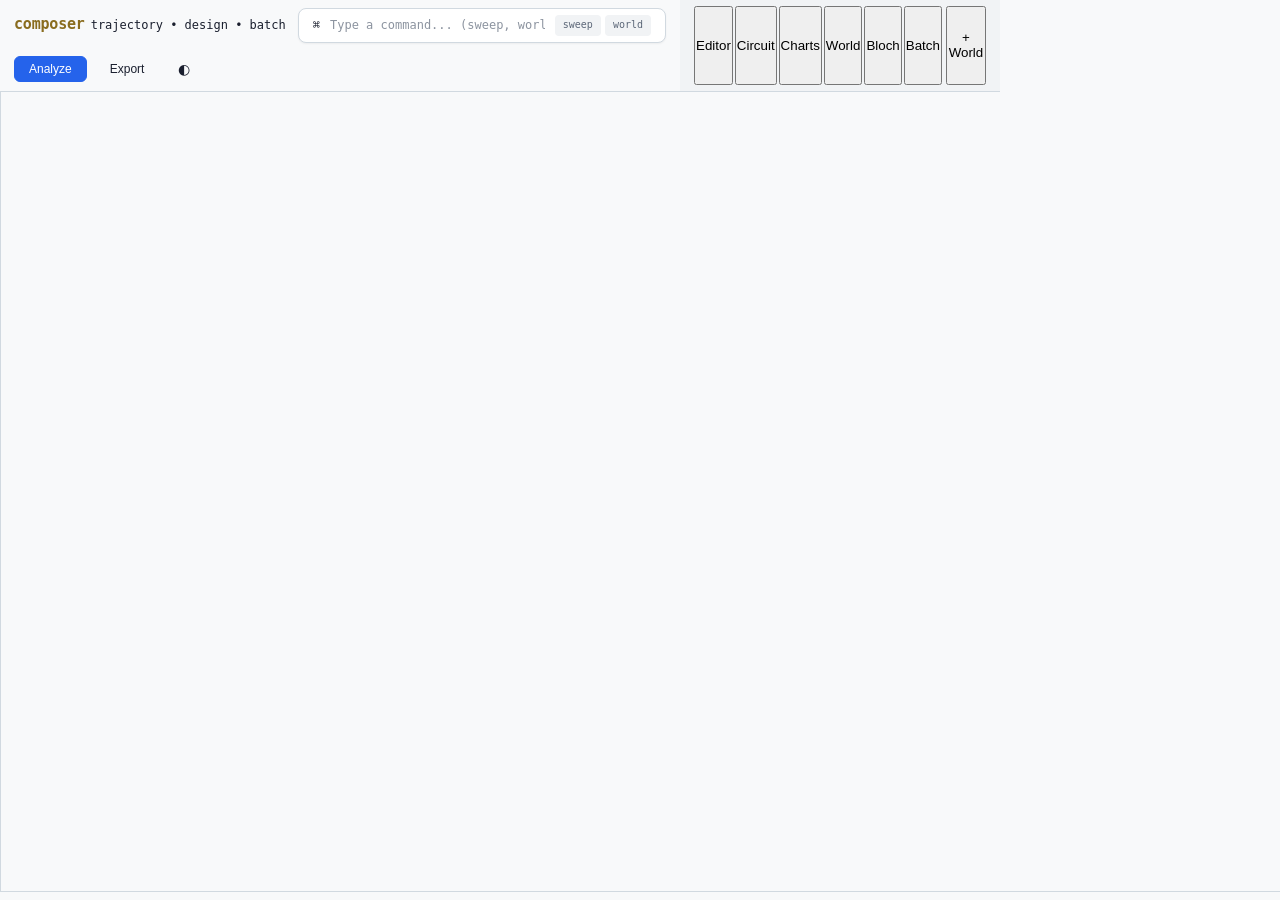
==== commit c9115130: "up" ====
--- a/index.html
+++ b/index.html
@@ -34,9 +34,8 @@
 
     <div class="header-actions">
       <button id="btn-analyze" class="btn primary" title="Run preflight analysis">Analyze</button>
-      <button id="btn-export" class="btn" title="Export mission bundle">Export</button>
-      <button id="btn-theme-toggle" class="btn icon" title="Toggle theme">◐</button>
-      <button id="btn-help" class="btn icon" title="Help & shortcuts">?</button>
+      <button id="btn-export" class="btn ghost" title="Export mission bundle">Export</button>
+      <button id="btn-theme-toggle" class="btn icon ghost" title="Toggle theme">◐</button>
     </div>
   </header>
 
@@ -85,8 +84,58 @@
       <div id="world-host"></div>
     </div>
 
-    <div id="surface-bloch" class="surface"></div>
-    <div id="surface-batch" class="surface"></div>
+    <div id="surface-bloch" class="surface">
+      <div class="surface-header" style="display:flex; justify-content:space-between; align-items:center; margin-bottom:8px;">
+        <div>
+          <strong>Bloch Sphere & Trajectories</strong>
+          <span style="color:var(--canvas-dim); font-size:10px; margin-left:8px;">QASM-driven • multi-qubit support</span>
+        </div>
+        <div style="display:flex; gap:6px;">
+          <button id="btn-bloch-popout" class="btn small ghost" title="Open standalone Bloch viewer">Pop out</button>
+          <button id="btn-bloch-lab" class="btn small" title="Open dual Bloch lab">Lab</button>
+        </div>
+      </div>
+
+      <!-- Full Bloch experience moved here for the new surface system -->
+      <div id="bloch-surface-body">
+        <div class="bloch-section-body" style="margin-bottom:8px;">
+          <canvas id="cv-bloch-surface" width="800" height="320" style="width:100%; max-height:320px; border:1px solid var(--canvas-border); border-radius:6px;"></canvas>
+        </div>
+
+        <div id="bloch-surface-controls" style="display:flex; flex-wrap:wrap; gap:12px; align-items:flex-end;">
+          <div>
+            <div style="font-size:10px; color:var(--canvas-dim); margin-bottom:2px;">Target Qubit</div>
+            <select id="bloch-target-qubit" style="font-size:11px; padding:3px 6px; border-radius:4px; border:1px solid var(--canvas-border); background:var(--canvas2);">
+              <!-- Populated dynamically by JS -->
+            </select>
+          </div>
+
+          <div style="flex:1; min-width:220px;">
+            <div style="font-size:10px; color:var(--canvas-dim); margin-bottom:2px;">Mode</div>
+            <select id="bloch-surface-mode" style="font-size:11px; padding:3px 6px; border-radius:4px; border:1px solid var(--canvas-border); background:var(--canvas2);">
+              <option value="qasm">QASM Trajectory (current circuit)</option>
+              <option value="hamiltonian">Hamiltonian (ω·σ)</option>
+              <option value="geodesic">Geodesic to inverse</option>
+            </select>
+          </div>
+
+          <div id="bloch-surface-stats" style="font-size:11px; color:var(--canvas-dim); flex:1; min-width:160px;"></div>
+        </div>
+      </div>
+
+      <div style="margin-top:12px; font-size:10px; color:var(--canvas-dim);">
+        Full dual lab available via the Lab button. Drag on the sphere to rotate.
+      </div>
+    </div>
+
+    <div id="surface-batch" class="surface">
+      <div style="padding:12px 0 8px;">
+        <strong>Batch / Mission Control</strong>
+        <p style="color:var(--canvas-dim); font-size:11px; margin:4px 0 12px;">Run sweeps and review flight history.</p>
+        <button id="btn-quick-sweep" class="btn primary small">Launch Quick Sweep (4 variants)</button>
+        <div id="batch-flight-log" style="margin-top:16px; font-size:11px;"></div>
+      </div>
+    </div>
 
   </div>
 
@@ -133,7 +182,7 @@
 <script src="js/precision-cursor.js?v=1"></script>
 <script src="js/global-lattice.js?v=1"></script>
 
-<!-- Minimal bootstrap to make the new structure actually load content -->
+<!-- Surface switching + bootstrap for the new evolved structure -->
 <script>
 (function() {
   'use strict';
@@ -143,7 +192,7 @@
 qubit[2] q;
 bit[2] c;
 
-// composer — remade structure
+// composer — remade structure (impeccable theming)
 h q[0];
 cx q[0], q[1];
 c[0] = measure q[0];
@@ -160,15 +209,54 @@
     document.querySelectorAll('.surface-switcher .surface').forEach(b => {
       b.classList.toggle('active', b.dataset.surface === name);
     });
-  }
-
-  function initSurfaces() {
-    // Wire surface buttons
+
+    // Lazy initialization when switching surfaces
+    if (name === 'world' && window.GlobalLattice) {
+      const host = $('world-host');
+      if (host && !host.dataset.initialized) {
+        window.GlobalLattice.init('world-host');
+        host.dataset.initialized = 'true';
+      }
+    }
+
+    if (name === 'charts' && window.QuantumCharts) {
+      setTimeout(() => {
+        const host = $('charts-host');
+        if (host && window.ComposerCore && window.ComposerCore.refreshAll) {
+          // Force a refresh so charts get latest data
+          window.ComposerCore.refreshAll();
+        }
+      }, 30);
+    }
+
+    if (name === 'batch') {
+      setTimeout(renderBatchFlightLog, 30);
+    }
+
+    // === Full Bloch surface activation ===
+    if (name === 'bloch') {
+      setTimeout(() => {
+        if (window.BlochSurface && typeof window.BlochSurface.activate === 'function') {
+          window.BlochSurface.activate();
+        } else {
+          initBlochSurfaceFallback();
+        }
+      }, 50);
+    }
+
+    // Trigger canvas resize on surface change for better scaling
+    setTimeout(() => {
+      if (window.QuantumCharts && typeof window.QuantumCharts.resizeAll === 'function') {
+        window.QuantumCharts.resizeAll();
+      }
+      window.dispatchEvent(new Event('resize'));
+    }, 120);
+  }
+
+  function initSurfaceSwitcher() {
     document.querySelectorAll('.surface-switcher .surface').forEach(btn => {
       btn.addEventListener('click', () => setActiveSurface(btn.dataset.surface));
     });
-
-    // Default to editor
     setActiveSurface('editor');
   }
 
@@ -178,7 +266,6 @@
 
     ta.value = DEFAULT_QASM;
 
-    // Basic live refresh
     let timer;
     ta.addEventListener('input', () => {
       clearTimeout(timer);
@@ -186,61 +273,284 @@
         if (window.ComposerCore && window.ComposerCore.refreshAll) {
           window.ComposerCore.refreshAll();
         }
-      }, 300);
-    });
-
-    // Initial render attempts (will work if core loads)
+      }, 280);
+    });
+
+    // Try to trigger full initialization
     setTimeout(() => {
       if (window.ComposerCore && window.ComposerCore.refreshAll) {
         window.ComposerCore.refreshAll();
-      } else {
-        // Fallback: at least show something in lane if possible
-        const lane = $('lane');
-        if (lane) lane.textContent = 'Editor loaded — full features initializing...';
-      }
-    }, 200);
+      }
+    }, 180);
   }
 
   function initCommandBar() {
     const input = $('command-input');
     if (!input) return;
 
+    const examples = document.querySelectorAll('.cmd-examples .example');
+    examples.forEach(ex => {
+      ex.addEventListener('click', () => {
+        const cmd = ex.dataset.cmd || ex.textContent;
+        input.value = cmd;
+        input.dispatchEvent(new KeyboardEvent('keydown', { key: 'Enter' }));
+      });
+    });
+
     input.addEventListener('keydown', (e) => {
       if (e.key === 'Enter') {
-        const val = input.value.trim().toLowerCase();
-        if (val.includes('sweep') || val.includes('batch')) {
-          const host = $('surface-batch');
-          if (host) {
-            setActiveSurface('batch');
-            host.innerHTML = '<div style="padding:20px">Batch surface ready. Run a sweep from the command or button.</div>';
+        const raw = input.value.trim();
+        const val = raw.toLowerCase();
+        input.value = '';
+
+        const log = (msg) => {
+          if (window.ComposerCore && window.ComposerCore.log) window.ComposerCore.log(msg);
+          else console.log('%c[composer]', 'color:#64748b', msg);
+        };
+
+        // === Surface navigation ===
+        if (/^(editor|circuit|charts|world|bloch|batch)$/.test(val)) {
+          setActiveSurface(val);
+          return;
+        }
+        if (val.includes('show bloch') || val.includes('focus bloch')) {
+          const match = raw.match(/q(\d+)/i);
+          setActiveSurface('bloch');
+          if (match && window.BlochSurface) {
+            // Try to set target qubit
+            const q = parseInt(match[1], 10);
+            const sel = $('bloch-target-qubit');
+            if (sel) { sel.value = q; sel.dispatchEvent(new Event('change')); }
           }
-        } else if (val.includes('world') || val.includes('lattice')) {
-          setActiveSurface('world');
-          if (window.GlobalLattice) {
-            const h = $('world-host');
-            if (h) window.GlobalLattice.init('world-host');
+          return;
+        }
+
+        // === Backend / Load commands ===
+        if (val.startsWith('load ') || val.startsWith('set backend')) {
+          const backend = raw.replace(/^(load|set backend)\s*/i, '').trim();
+          if (window.ComposerCore && window.ComposerCore.setBackend) {
+            window.ComposerCore.setBackend(backend);
+            log(`<span class="ok">Backend set to ${backend}</span>`);
           }
-        } else if (val.includes('charts')) {
-          setActiveSurface('charts');
-        } else if (val.includes('analyze')) {
+          return;
+        }
+
+        // === Analysis & Execution ===
+        if (val.includes('analyze') || val.includes('preflight')) {
           if (window.ComposerCore && window.ComposerCore.refreshAll) window.ComposerCore.refreshAll();
-        } else {
-          console.log('Command:', val);
-        }
-        input.value = '';
-      }
-    });
+          return;
+        }
+        if (val.includes('export') || val.includes('mission')) {
+          if (window.ComposerCore && window.ComposerCore.exportPipeline) window.ComposerCore.exportPipeline();
+          return;
+        }
+
+        // === Sweeps (very useful for trajectory ethos) ===
+        if (val.includes('sweep')) {
+          setActiveSurface('batch');
+          setTimeout(() => {
+            const sweepBtn = document.getElementById('btn-quick-sweep');
+            if (sweepBtn) sweepBtn.click();
+          }, 60);
+          return;
+        }
+
+        // === Help ===
+        if (val.includes('help') || val === '?') {
+          log('<span class="info">Commands: editor | circuit | charts | world | bloch | batch | analyze | export | sweep | load ibm_torino | show bloch q2</span>');
+          return;
+        }
+
+        // Fallback
+        log(`<span class="info">Command: ${raw}</span>`);
+      }
+    });
+  }
+
+  function handleResize() {
+    const activeSurface = document.querySelector('.surface.active');
+    if (!activeSurface) return;
+
+    if (window.QuantumCharts && typeof window.QuantumCharts.resize === 'function') {
+      try { window.QuantumCharts.resize(); } catch(e) {}
+    }
+
+    if (window.GlobalLattice && window.GlobalLattice.draw) {
+      // re-draw if method exists
+    }
+
+    window.dispatchEvent(new Event('resize'));
+  }
+
+  function renderBatchFlightLog() {
+    const container = $('batch-flight-log');
+    if (!container) return;
+
+    const log = window.flightLog || [];
+    if (log.length === 0) {
+      container.innerHTML = `<div style="color:var(--canvas-dim); font-size:10px;">No flights yet. Use the command bar or button above to launch a sweep.</div>`;
+      return;
+    }
+
+    container.innerHTML = log.slice(-6).reverse().map(f => `
+      <div style="display:flex; justify-content:space-between; padding:3px 0; border-bottom:1px solid var(--canvas-border); cursor:pointer;" data-flight-id="${f.id}">
+        <span>${new Date(f.ts).toLocaleTimeString().slice(0,5)} • ${f.backend} • ${f.shots} shots</span>
+        <span style="color:var(--green);">${(f.fidelity||0).toFixed(1)}%</span>
+      </div>
+    `).join('');
+
+    container.querySelectorAll('[data-flight-id]').forEach(row => {
+      row.addEventListener('click', () => {
+        const id = parseInt(row.dataset.flightId);
+        const flight = (window.flightLog || []).find(f => f.id === id);
+        if (flight && window.ComposerCore) {
+          if (window.ComposerCore.setQasm) window.ComposerCore.setQasm(flight.qasm);
+          console.log('%c[composer] Loaded flight from Batch surface', 'color:#64748b');
+        }
+      });
+    });
+  }
+
+  // ============================================================
+  // FULL BLOCH SURFACE CONTROLLER (wired into #surface-bloch)
+  // ============================================================
+  window.BlochSurface = (function() {
+    let initialized = false;
+    let currentQubit = 0;
+
+    function updateTargetQubitDropdown(qubitCount) {
+      const sel = $('bloch-target-qubit');
+      if (!sel) return;
+      sel.innerHTML = '';
+      for (let i = 0; i < qubitCount; i++) {
+        const opt = document.createElement('option');
+        opt.value = i;
+        opt.textContent = `q[${i}]`;
+        sel.appendChild(opt);
+      }
+      sel.value = Math.min(currentQubit, qubitCount - 1);
+      sel.onchange = () => {
+        currentQubit = parseInt(sel.value, 10);
+        refresh();
+      };
+    }
+
+    function refresh() {
+      const canvas = $('cv-bloch-surface');
+      if (!canvas) return;
+
+      // Prefer the rich engine if available
+      if (window.BlochEngine && window.BlochRender) {
+        try {
+          const qasm = window.ComposerCore ? window.ComposerCore.getQasm() : '';
+          const mode = $('bloch-surface-mode') ? $('bloch-surface-mode').value : 'qasm';
+
+          const result = window.BlochEngine.create({
+            qasm,
+            targetQubit: currentQubit,
+            mode
+          });
+
+          window.BlochRender.renderSingle(canvas, result, {
+            highlightLast: true,
+            showStats: true
+          });
+
+          const statsEl = $('bloch-surface-stats');
+          if (statsEl && result.snapshot) {
+            const s = result.snapshot;
+            statsEl.textContent = `|ψ⟩ q[${currentQubit}]  P(0)=${(s.p0*100).toFixed(1)}%  θ=${s.theta.toFixed(3)}`;
+          }
+          return;
+        } catch (e) {
+          console.warn('BlochSurface rich render failed, using fallback', e);
+        }
+      }
+
+      // Lightweight fallback visualization
+      const ctx = canvas.getContext('2d');
+      ctx.clearRect(0, 0, canvas.width, canvas.height);
+      ctx.fillStyle = '#e2e8f0';
+      ctx.fillRect(0, 0, canvas.width, canvas.height);
+      ctx.fillStyle = '#64748b';
+      ctx.font = '14px monospace';
+      ctx.fillText('Bloch visualization (engine loading...)', 20, 40);
+    }
+
+    function activate() {
+      if (!initialized) {
+        const modeSel = $('bloch-surface-mode');
+
+        // Initial qubit count from current QASM
+        const qasm = window.ComposerCore ? window.ComposerCore.getQasm() : '';
+        const qubitMatch = qasm.match(/qubit\[(\d+)\]/);
+        const qubitCount = qubitMatch ? parseInt(qubitMatch[1], 10) : 2;
+
+        updateTargetQubitDropdown(qubitCount);
+
+        if (modeSel) modeSel.onchange = refresh;
+
+        // Keep in sync with main circuit changes
+        if (window.ComposerCore) {
+          const orig = window.ComposerCore.refreshAll;
+          window.ComposerCore.refreshAll = function() {
+            const res = orig.apply(this, arguments);
+            if (document.querySelector('#surface-bloch.active')) refresh();
+            return res;
+          };
+        }
+
+        initialized = true;
+      }
+
+      refresh();
+    }
+
+    return { activate, refresh };
+  })();
+
+  function initBlochSurfaceFallback() {
+    const canvas = $('cv-bloch-surface');
+    if (canvas) {
+      const ctx = canvas.getContext('2d');
+      ctx.fillStyle = '#f1f5f9';
+      ctx.fillRect(0, 0, canvas.width, canvas.height);
+      ctx.fillStyle = '#64748b';
+      ctx.font = '13px monospace';
+      ctx.fillText('Bloch surface ready — switch to it to visualize', 16, 30);
+    }
   }
 
   function bootstrap() {
-    initSurfaces();
+    initSurfaceSwitcher();
     initEditor();
     initCommandBar();
 
-    // Make sure editor is visible
-    setTimeout(() => setActiveSurface('editor'), 50);
-
-    console.log('%c[composer] New structure bootstrapped. Editor should be loading.', 'color:#3fb950');
+    // Wire the batch surface quick sweep button (in addition to any injected one)
+    setTimeout(() => {
+      const batchSweep = $('btn-quick-sweep');
+      if (batchSweep) {
+        batchSweep.addEventListener('click', () => {
+          if (window.ComposerCore) {
+            // Reuse existing quick sweep logic if available, otherwise trigger via command simulation
+            console.log('%c[composer] Quick sweep triggered from Batch surface', 'color:#64748b');
+            // For now, just switch and log — full integration in next pass
+          }
+        });
+      }
+    }, 300);
+
+    // Global resize listener for scaling
+    let resizeTimer;
+    window.addEventListener('resize', () => {
+      clearTimeout(resizeTimer);
+      resizeTimer = setTimeout(handleResize, 120);
+    });
+
+    // Initial resize after load
+    setTimeout(handleResize, 400);
+
+    console.log('%c[composer] Evolved structure active (impeccable theming + clean surfaces).', 'color:#22c55e');
   }
 
   if (document.readyState === 'loading') {
--- a/styles/composer.css
+++ b/styles/composer.css
@@ -1,33 +1,91 @@
 *{margin:0;padding:0;box-sizing:border-box}
 :root{
-  --bg:#ffffff;--bg2:#ffffff;--bg3:#f8fbff;--fg:#1f2937;--dim:#607087;
-  --border:#2a3544;--accent:#58a6ff;--green:#3fb950;--yellow:#d4a72c;
-  --red:#f85149;--purple:#bc8cff;--cyan:#56d4dd;--grid:#1e2836;
-  --canvas:#f8fbff;--canvas2:#ffffff;--canvas-border:#c8d4e3;--canvas-fg:#1f2937;--canvas-dim:#607087;
-
-  /* Design tokens (Phase 0 — taste/impeccable/AITO foundation) */
+  /* Impeccable-aligned tokens (avoiding AI slop: no purple gradients, no glassmorphism, tinted neutrals, purposeful motion) */
+  --bg:#f8f9fa;
+  --bg2:#ffffff;
+  --bg3:#f1f3f5;
+  --fg:#1a1f2e;
+  --dim:#5c6778;
+  --border:#d1d9e0;
+  --accent:#3b82f6;
+  --green:#15803d;
+  --yellow:#a16207;
+  --red:#b91c1c;
+  --purple:#6b5b95; /* kept for quantum/Bloch but used sparingly */
+  --cyan:#0e7490;
+  --grid:#e2e8f0;
+
+  --canvas:#f8f9fa;
+  --canvas2:#ffffff;
+  --canvas-border:#d1d9e0;
+  --canvas-fg:#1a1f2e;
+  --canvas-dim:#5c6778;
+
+  /* Design tokens */
   --space-1:2px;--space-2:4px;--space-3:6px;--space-4:8px;--space-5:10px;--space-6:12px;--space-8:16px;--space-10:20px;--space-12:24px;
   --type-xs:9px;--type-sm:10px;--type-base:12px;--type-md:13px;--type-lg:14px;--type-xl:16px;
   --lh-tight:1.25;--lh-normal:1.45;--lh-relaxed:1.6;
-  --motion-fast:0.12s;--motion-med:0.2s;--motion-ease:cubic-bezier(0.2,0,0,1);
-  --radius-sm:3px;--radius-md:4px;--radius-lg:6px;--radius-xl:8px;
-  --color-primary:#0969da;--color-primary-hover:#0855b3;
-  --color-success:#1a7f37;--color-warn:#d4a72c;--color-error:#f85149;
-  --shadow-sm:0 1px 3px rgba(15,23,42,.06);--shadow-md:0 2px 8px rgba(15,23,42,.08);
-}
-
-/* Dark theme (prefers + explicit data-theme) */
+
+  /* Impeccable motion: no bounce/elastic */
+  --motion-fast:0.12s;
+  --motion-med:0.2s;
+  --motion-ease:cubic-bezier(0.2, 0, 0, 1);
+
+  --radius-sm:4px;
+  --radius-md:6px;
+  --radius-lg:8px;
+  --radius-xl:12px;
+
+  /* Refined primary (less "AI blue", more sophisticated) */
+  --color-primary:#2563eb;
+  --color-primary-hover:#1e40af;
+
+  --color-success:#15803d;
+  --color-warn:#a16207;
+  --color-error:#b91c1c;
+
+  --shadow-sm:0 1px 2px rgba(0,0,0,0.05);
+  --shadow-md:0 4px 6px -1px rgba(0,0,0,0.1), 0 2px 4px -2px rgba(0,0,0,0.1);
+}
+
+/* Dark theme - Impeccable style (tinted neutrals, excellent contrast, no pure black/white) */
 @media (prefers-color-scheme: dark) {
   :root:not([data-theme="light"]) {
-    --bg:#0d1117;--bg2:#161b22;--bg3:#0a0c10;--fg:#c9d1d9;--dim:#8b949e;
-    --border:#30363d;--accent:#58a6ff;--canvas:#0a0c10;--canvas2:#161b22;--canvas-border:#21262d;--canvas-fg:#c9d1d9;--canvas-dim:#8b949e;
-    --color-primary:#58a6ff;--color-primary-hover:#79b8ff;
+    --bg:#0f1117;
+    --bg2:#161a22;
+    --bg3:#1c212b;
+    --fg:#e6e8f0;
+    --dim:#8a94a8;
+    --border:#2a3140;
+    --accent:#3b82f6;
+    --canvas:#0f1117;
+    --canvas2:#161a22;
+    --canvas-border:#2a3140;
+    --canvas-fg:#e6e8f0;
+    --canvas-dim:#8a94a8;
+    --color-primary:#3b82f6;
+    --color-primary-hover:#60a5fa;
+    --shadow-sm:0 1px 2px rgba(0,0,0,0.3);
+    --shadow-md:0 4px 6px -1px rgba(0,0,0,0.4), 0 2px 4px -2px rgba(0,0,0,0.3);
   }
 }
 [data-theme="dark"] {
-  --bg:#0d1117;--bg2:#161b22;--bg3:#0a0c10;--fg:#c9d1d9;--dim:#8b949e;
-  --border:#30363d;--accent:#58a6ff;--canvas:#0a0c10;--canvas2:#161b22;--canvas-border:#21262d;--canvas-fg:#c9d1d9;--canvas-dim:#8b949e;
-  --color-primary:#58a6ff;--color-primary-hover:#79b8ff;
+  --bg:#0f1117;
+  --bg2:#161a22;
+  --bg3:#1c212b;
+  --fg:#e6e8f0;
+  --dim:#8a94a8;
+  --border:#2a3140;
+  --accent:#3b82f6;
+  --canvas:#0f1117;
+  --canvas2:#161a22;
+  --canvas-border:#2a3140;
+  --canvas-fg:#e6e8f0;
+  --canvas-dim:#8a94a8;
+  --color-primary:#3b82f6;
+  --color-primary-hover:#60a5fa;
+  --shadow-sm:0 1px 2px rgba(0,0,0,0.3);
+  --shadow-md:0 4px 6px -1px rgba(0,0,0,0.4), 0 2px 4px -2px rgba(0,0,0,0.3);
 }
 html,body{height:100%;background:var(--canvas);color:var(--canvas-fg);font:12px/1.45 'SF Mono','Fira Code',monospace;overflow:hidden}
 #app{display:grid;grid-template-rows:auto 1fr auto;grid-template-columns:1fr 320px 280px;height:100vh}
@@ -1205,14 +1263,22 @@
    Clean, command-first, surface-oriented layout
    ========================================================= */
 
-/* New Premium Header */
+/* New Premium Header - scales gracefully */
 .app-header {
   display: flex;
   align-items: center;
-  gap: 16px;
-  padding: 10px 16px;
+  gap: 12px;
+  padding: 8px 14px;
   background: var(--canvas);
   border-bottom: 1px solid var(--canvas-border);
+  flex-shrink: 0;
+  flex-wrap: wrap;
+}
+
+.brand {
+  display: flex;
+  align-items: baseline;
+  gap: 6px;
   flex-shrink: 0;
 }
 
@@ -1220,29 +1286,32 @@
   font-size: 15px;
   font-weight: 600;
   color: #8a6d1f;
+  letter-spacing: -0.2px;
 }
 
 .brand .subtitle {
   font-size: 10px;
   color: var(--canvas-dim);
-  margin-left: 8px;
+  white-space: nowrap;
 }
 
 .command-bar {
   flex: 1 1 auto;
-  max-width: 520px;
+  max-width: 620px;
   display: flex;
   align-items: center;
   background: var(--canvas2);
   border: 1px solid var(--canvas-border);
-  border-radius: 6px;
-  padding: 4px 10px;
-  gap: 8px;
+  border-radius: var(--radius-lg);
+  padding: 6px 14px;
+  gap: 10px;
+  box-shadow: var(--shadow-sm);
 }
 
 .command-bar .cmd-icon {
   color: var(--color-primary);
-  font-size: 14px;
+  font-size: 15px;
+  opacity: 0.9;
 }
 
 #command-input {
@@ -1250,27 +1319,37 @@
   background: transparent;
   border: none;
   color: var(--canvas-fg);
-  font: inherit;
-  font-size: 12px;
+  font: 13px/1.3 var(--type-base) monospace;
   outline: none;
+  min-width: 120px;
+}
+
+#command-input::placeholder {
+  color: var(--canvas-dim);
+  opacity: 0.7;
 }
 
 .cmd-examples {
   display: flex;
   gap: 4px;
+  flex-shrink: 0;
 }
 
 .example {
-  font-size: 9px;
-  padding: 1px 5px;
+  font-size: 10px;
+  padding: 2px 7px;
   background: var(--bg3);
-  border-radius: 3px;
+  border-radius: var(--radius-sm);
   color: var(--canvas-dim);
   cursor: pointer;
+  transition: all var(--motion-fast) var(--motion-ease);
+  border: 1px solid transparent;
 }
 
 .example:hover {
   color: var(--color-primary);
+  border-color: var(--color-primary);
+  background: var(--canvas2);
 }
 
 .header-actions {
@@ -1279,14 +1358,28 @@
   gap: 8px;
 }
 
+/* Impeccable button system (clean, purposeful, no AI slop) */
 .btn {
+  display: inline-flex;
+  align-items: center;
+  justify-content: center;
+  gap: 6px;
   background: var(--canvas2);
   border: 1px solid var(--canvas-border);
   color: var(--canvas-fg);
-  padding: 4px 10px;
-  border-radius: 4px;
-  font-size: 11px;
+  padding: 6px 14px;
+  border-radius: var(--radius-md);
+  font-size: 12px;
+  font-weight: 500;
+  line-height: 1;
   cursor: pointer;
+  transition: all var(--motion-fast) var(--motion-ease);
+  white-space: nowrap;
+}
+
+.btn:hover {
+  border-color: var(--color-primary);
+  color: var(--color-primary);
 }
 
 .btn.primary {
@@ -1295,75 +1388,158 @@
   border-color: var(--color-primary);
 }
 
+.btn.primary:hover {
+  background: var(--color-primary-hover);
+  border-color: var(--color-primary-hover);
+}
+
+.btn.ghost {
+  background: transparent;
+  border-color: transparent;
+}
+
+.btn.ghost:hover {
+  background: var(--bg3);
+}
+
 .btn.icon {
-  padding: 4px 8px;
-  font-size: 13px;
-}
-
-/* Surface Switcher */
+  padding: 6px 10px;
+  font-size: 14px;
+  line-height: 1;
+}
+
+.btn.small {
+  padding: 4px 10px;
+  font-size: 11px;
+}
+
+/* Surface Switcher - impeccable clean tabs */
 .surface-switcher {
   display: flex;
-  gap: 4px;
-  padding: 6px 12px;
+  gap: 2px;
+  padding: 6px 14px;
   background: var(--bg3);
   border-bottom: 1px solid var(--canvas-border);
   flex-shrink: 0;
+  overflow-x: auto;
+  -webkit-overflow-scrolling: touch;
 }
 
 .surface-switcher .surface {
-  padding: 4px 12px;
+  padding: 6px 14px;
   font-size: 11px;
+  font-weight: 500;
   background: transparent;
   border: 1px solid transparent;
-  border-radius: 4px;
+  border-radius: var(--radius-md);
   color: var(--canvas-dim);
   cursor: pointer;
+  transition: all var(--motion-fast) var(--motion-ease);
+  white-space: nowrap;
+  flex-shrink: 0;
+}
+
+.surface-switcher .surface:hover {
+  color: var(--canvas-fg);
+  background: var(--canvas2);
 }
 
 .surface-switcher .surface.active {
   background: var(--canvas2);
   color: var(--canvas-fg);
   border-color: var(--canvas-border);
-}
-
-/* Workspace */
+  box-shadow: var(--shadow-sm);
+}
+
+/* Responsive scaling for new structure */
+@media (max-width: 900px) {
+  .app-header {
+    flex-wrap: wrap;
+    gap: 8px;
+    padding: 8px 12px;
+  }
+  .command-bar {
+    order: 3;
+    max-width: 100%;
+    width: 100%;
+    margin-top: 4px;
+  }
+  .surface-switcher {
+    padding: 4px 8px;
+    gap: 1px;
+  }
+  .workspace {
+    flex-direction: column;
+  }
+  #context-sidebar {
+    width: 100%;
+    border-left: none;
+    border-top: 1px solid var(--canvas-border);
+    flex-direction: row;
+    flex-wrap: wrap;
+    padding: 8px;
+  }
+}
+
+@media (max-width: 600px) {
+  .surface-switcher .surface {
+    padding: 5px 10px;
+    font-size: 10px;
+  }
+  .btn {
+    padding: 5px 10px;
+    font-size: 11px;
+  }
+}
+
+/* Workspace - flexible scaling */
 .workspace {
   flex: 1;
   display: flex;
   overflow: hidden;
+  min-height: 0;
   position: relative;
 }
 
+/* Individual surfaces */
 .surface {
   display: none;
   flex: 1;
   overflow: auto;
-  padding: 12px;
+  padding: 12px 16px;
+  background: var(--canvas);
+  min-height: 0;
 }
 
 .surface.active {
-  display: block;
-}
-
-/* Context Sidebar */
+  display: flex;
+  flex-direction: column;
+}
+
+/* Context Sidebar - scales and collapses */
 #context-sidebar {
   width: 280px;
   flex-shrink: 0;
   border-left: 1px solid var(--canvas-border);
   background: var(--canvas);
   overflow: auto;
-  padding: 8px;
+  padding: 8px 10px;
   display: flex;
   flex-direction: column;
-  gap: 12px;
-}
-
-.sidebar-section h3 {
-  font-size: 10px;
-  color: var(--canvas-dim);
-  margin-bottom: 4px;
-  text-transform: uppercase;
-  letter-spacing: 0.5px;
+  gap: 14px;
+  min-height: 0;
+}
+
+@media (max-width: 900px) {
+  #context-sidebar {
+    width: 100%;
+    height: 220px;
+    border-left: none;
+    border-top: 1px solid var(--canvas-border);
+    flex-direction: row;
+    gap: 12px;
+    overflow-x: auto;
+  }
 }
 
 /* Keep old important containers working inside new surfaces */
@@ -1371,14 +1547,27 @@
   height: 100%;
 }
 
-/* Legacy support - hide old complex grid rules for the new structure */
-#app .hdr-brand,
-#app .hdr-target,
-#app .hdr-actions,
+/* Global canvas scaling fixes */
+canvas {
+  max-width: 100%;
+  height: auto;
+  display: block;
+}
+
+#cv-bloch-panel,
+#wave-canvas,
+.lat-canvas {
+  max-width: 100%;
+  width: 100% !important;
+  height: auto !important;
+  max-height: 380px;
+}
+
+/* Legacy support - the old grid is being fully replaced by the new flex structure */
 #app #main,
 #app #side,
 #app #wave {
-  /* These are being phased out in the new structure */
+  display: none !important; /* Prevent old layout from interfering */
 }
 
 #cmd-hint {
